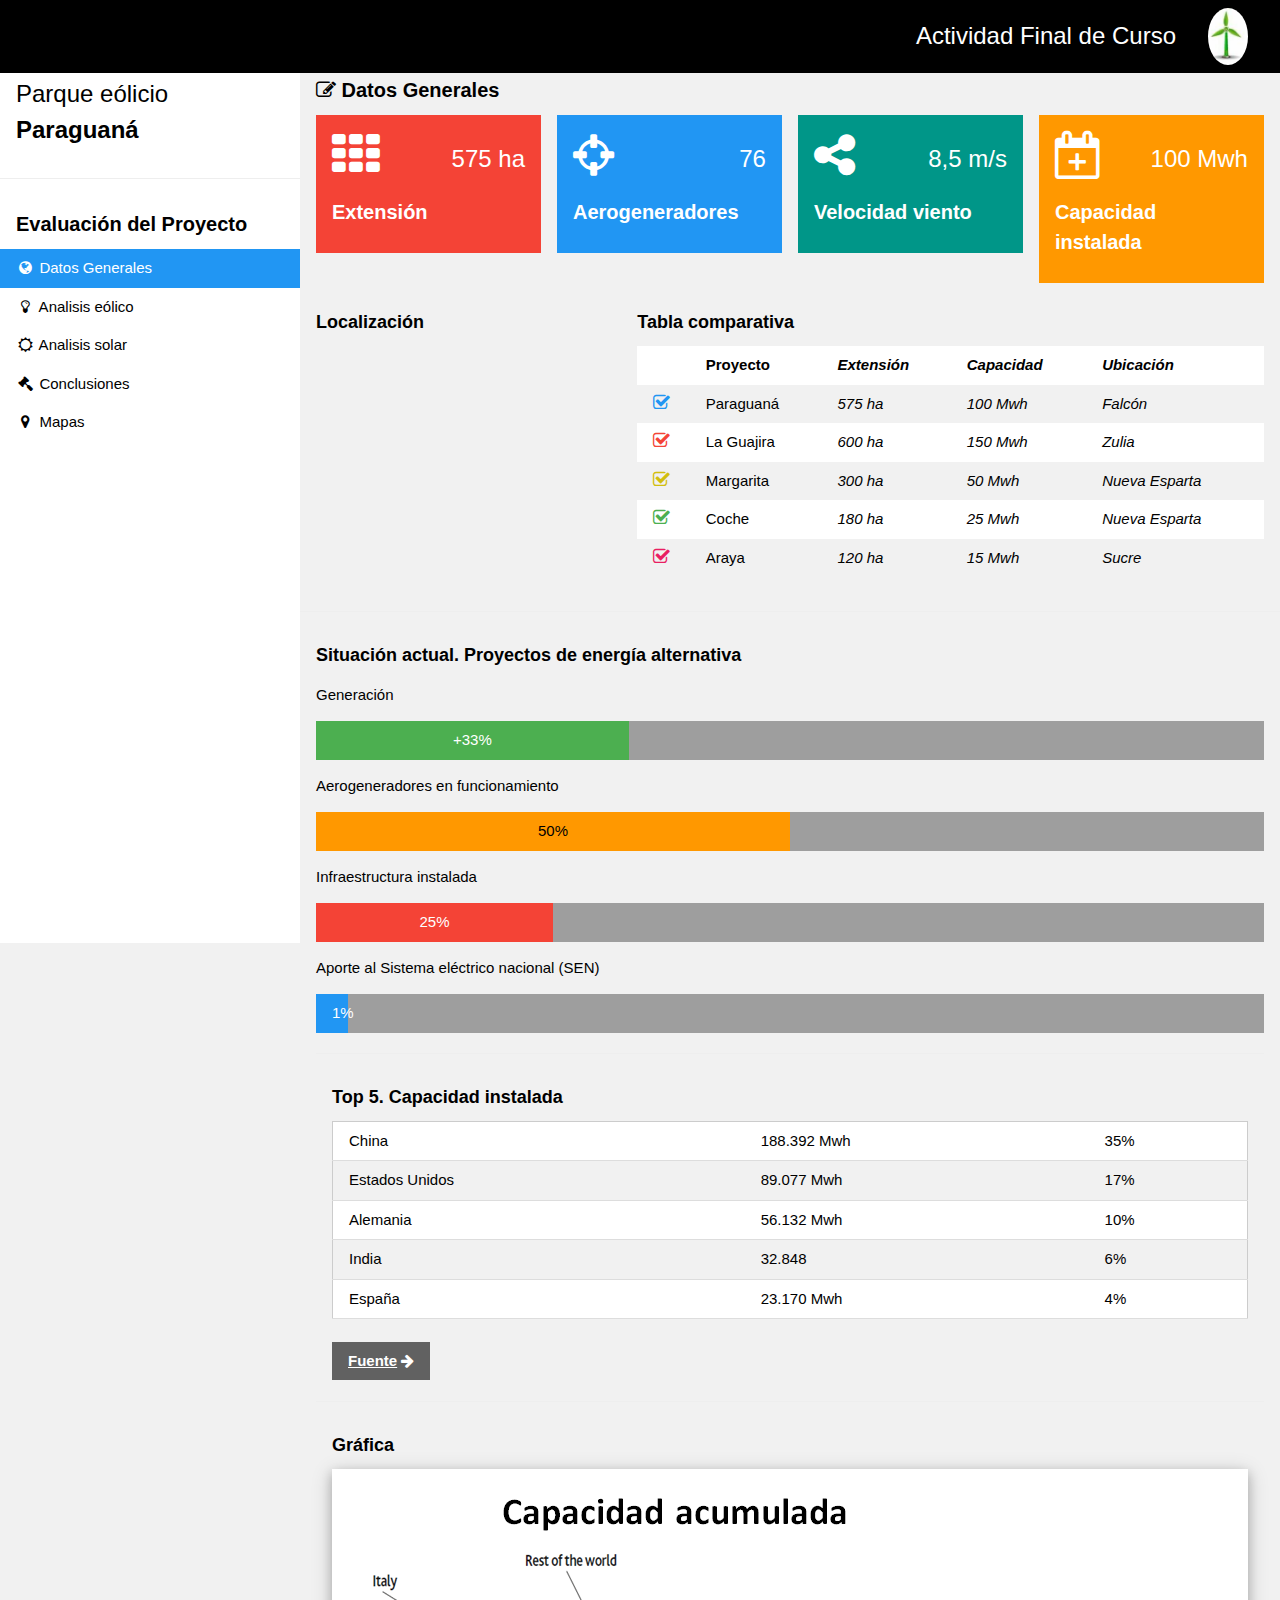
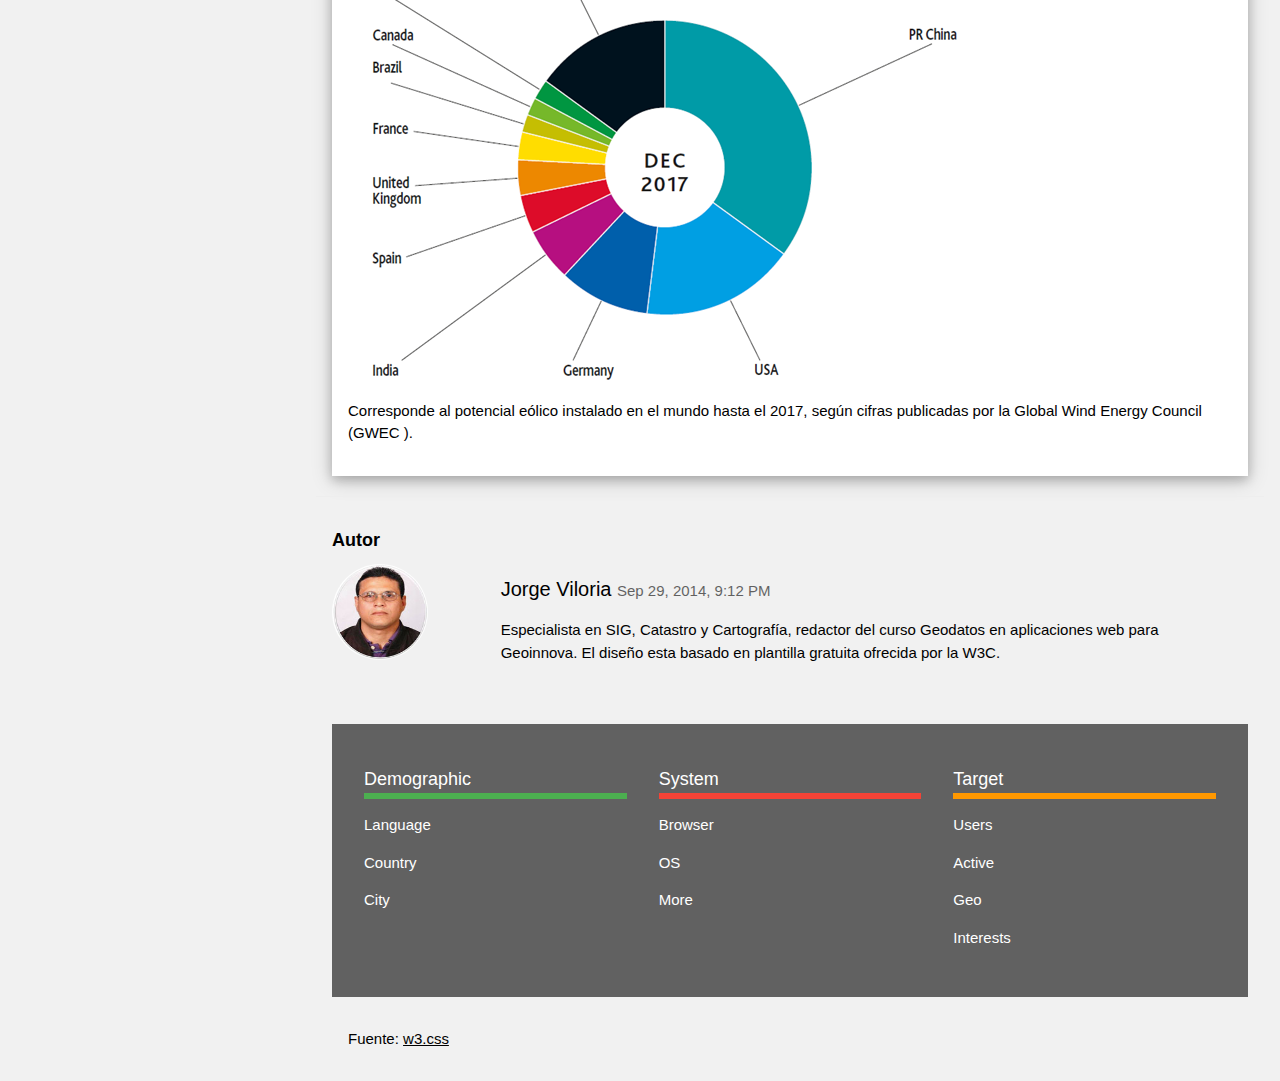
==== index.html @ 2f78093f "Update index.html" ====
﻿<!DOCTYPE html>
<html>
<title>Parque eólico Paraguaná</title>
<meta charset="UTF-8">
<meta name="viewport" content="width=device-width, initial-scale=1">
<link rel="stylesheet" href="css\w3.css">
<link rel="stylesheet" href="css\mapa_esri.css">
<link rel="stylesheet" href="fonts\Raleway\Raleway.css">
<link rel="stylesheet" href="fonts\font-awesome\font-awesome.min.css">
<style>
html,body,h1,h2,h3,h4,h5 {font-family: "Raleway", sans-serif}
</style>
<body class="w3-light-grey">

<!-- Top container -->
<div class="w3-bar w3-top w3-black w3-large" style="z-index:4">
  <span class="w3-bar-item w3-right"><img src="imagenes/aerogenerador.jpg" class="w3-circle w3-margin-right" style="width:40px"></span>
   <span class="w3-bar-item w3-right"><h3>Actividad Final de Curso</h3></span>
</div>
  
<!-- Sidebar/menu -->
<nav class="w3-sidebar w3-collapse w3-white w3-animate-left" style="z-index:3;width:300px;" id="mySidebar"><br>
  <div class="w3-container w3-row">
    <div class="w3-col s8 w3-bar">
      <span><h3>Parque eólicio <strong>Paraguaná</h3></strong></span>
    </div>
  </div>
  <hr>
  <div class="w3-container">
    <h4><strong>Evaluación del Proyecto</strong></h4>
  </div>
  <div class="w3-bar-block">
    <a href="#" class="w3-bar-item w3-button w3-padding-16 w3-hide-large w3-dark-grey w3-hover-black" onclick="w3_close()" title="close menu"><i class="fa fa-remove fa-fw"></i>  Close Menu</a>
    <a href="#" class="w3-bar-item w3-button w3-padding w3-blue"><i class="fa fa-globe fa-fw"></i>  Datos Generales</a>
    <a href="#" class="w3-bar-item w3-button w3-padding"><i class="fa fa-lightbulb-o fa-fw"></i>  Analisis eólico</a>
    <a href="#" class="w3-bar-item w3-button w3-padding"><i class="fa fa-sun-o fa-fw"></i>  Analisis solar</a>
	<a href="#" class="w3-bar-item w3-button w3-padding"><i class="fa fa-legal fa-fw"></i>  Conclusiones</a>
    <a href="#" class="w3-bar-item w3-button w3-padding"><i class="fa fa-map-marker fa-fw"></i>  Mapas</a><br><br>
  </div>
</nav>


<!-- Overlay effect when opening sidebar on small screens -->
<div class="w3-overlay w3-hide-large w3-animate-opacity" onclick="w3_close()" style="cursor:pointer" title="close side menu" id="myOverlay"></div>

<!-- !PAGE CONTENT! -->
<div class="w3-main" style="margin-left:300px;margin-top:43px;">

  <!-- Header -->
  <header class="w3-container" style="padding-top:22px">
    <h4><b><i class="fa fa-pencil-square-o"></i> Datos Generales</b></h4>
  </header>

  <div class="w3-row-padding w3-margin-bottom">
    <div class="w3-quarter">
      <div class="w3-container w3-red w3-padding-16">
        <div class="w3-left"><i class="fa fa-th w3-xxxlarge"></i></div>
        <div class="w3-right">
          <h3>575 ha</h3>
        </div>
        <div class="w3-clear"></div>
        <h4><strong>Extensión</strong></h4>
      </div>
    </div>
    <div class="w3-quarter">
      <div class="w3-container w3-blue w3-padding-16">
        <div class="w3-left"><i class="fa fa-crosshairs w3-xxxlarge"></i></div>
        <div class="w3-right">
          <h3>76</h3>
        </div>
        <div class="w3-clear"></div>
        <h4><strong>Aerogeneradores</strong></h4>
      </div>
    </div>
    <div class="w3-quarter">
      <div class="w3-container w3-teal w3-padding-16">
        <div class="w3-left"><i class="fa fa-share-alt w3-xxxlarge"></i></div>
        <div class="w3-right">
          <h3>8,5 m/s</h3>
        </div>
        <div class="w3-clear"></div>
        <h4><strong>Velocidad viento</strong></h4>
      </div>
    </div>
    <div class="w3-quarter">
      <div class="w3-container w3-orange w3-text-white w3-padding-16">
        <div class="w3-left"><i class="fa fa-calendar-plus-o w3-xxxlarge"></i></div>
        <div class="w3-right">
          <h3>100 Mwh</h3> 
        </div>
        <div class="w3-clear"></div>
        <h4><strong>Capacidad instalada</strong></h4>
      </div>
    </div>
  </div>

  <div class="w3-panel">
    <div class="w3-row-padding" style="margin:0 -16px">
      <div class="w3-third">
        <h5><strong>Localización</strong></h5>
		  <!-- Mapa ArcGis On line incrustado -->
        <div class="embed-container">
          <iframe width="600" height="600" frameborder="0" scrolling="no" marginheight="0" marginwidth="0" title="Parques eolicos en Venezuela" src="//www.arcgis.com/apps/Embed/index.html?webmap=137bbb098de9473c95512a1648f1f72b&extent=-73.4274,6.0269,-59.5956,13.1715&zoom=true&previewImage=false&scale=false&disable_scroll=true&theme=light">
         </iframe>
        </div>
      </div>
      <div class="w3-twothird">
        <h5><strong>Tabla comparativa</strong></h5>
        <table class="w3-table w3-striped w3-white">
          <tr>
		    <td></td>
            <td><strong>Proyecto</strong></td>
            <td><i><strong>Extensión</strong></i></td>
			<td><i><strong>Capacidad</strong></i></td>
			<td><i><strong>Ubicación</strong></i></td>
		  </tr>	
		  <tr>
            <td><i class="fa fa-check-square-o w3-text-blue w3-large"></i></td>
            <td>Paraguaná</td>
            <td><i>575 ha</i></td>
			<td><i>100 Mwh</i></td>
			<td><i>Falcón</i></td>
          </tr>
          <tr>
            <td><i class="fa fa-check-square-o w3-text-red w3-large"></i></td>
            <td>La Guajira</td>
			<td><i>600 ha</i></td>
			<td><i>150 Mwh</i></td>
            <td><i>Zulia</i></td>
          </tr>
          <tr>
            <td><i class="fa fa-check-square-o w3-text-yellow w3-large"></i></td>
            <td>Margarita</td>
            <td><i>300 ha</i></td>
			<td><i>50 Mwh</i></td>
			<td><i>Nueva Esparta</i></td>
          </tr>
          <tr>
            <td><i class="fa fa-check-square-o w3-text-green w3-large"></i></td>
            <td>Coche</td>
            <td><i>180 ha</i></td>
			<td><i>25 Mwh</i></td>
			<td><i>Nueva Esparta</i></td>
          </tr>
          <tr>
            <td><i class="fa fa-check-square-o w3-text-pink w3-large"></i></td>
            <td>Araya</td>
            <td><i>120 ha</i></td>
			<td><i>15 Mwh</i></td>
			<td><i>Sucre</i></td>
          </tr>
         </table>
      </div>
    </div>
  </div>
  <hr>
  <div class="w3-container">
    <h5><strong>Situación actual. Proyectos de energía alternativa</strong></h5>
    <p>Generación</p>
    <div class="w3-grey">
      <div class="w3-container w3-center w3-padding w3-green" style="width:33%">+33%</div>
    </div>

    <p>Aerogeneradores en funcionamiento</p>
    <div class="w3-grey">
      <div class="w3-container w3-center w3-padding w3-orange" style="width:50%">50%</div>
    </div>

    <p>Infraestructura instalada</p>
    <div class="w3-grey">
      <div class="w3-container w3-center w3-padding w3-red" style="width:25%">25%</div>
    </div>

    <p>Aporte al Sistema eléctrico nacional (SEN)</p>
    <div class="w3-grey">
      <div class="w3-container w3-center w3-padding w3-blue" style="width:1%">1%</div>
	</div>
  <hr>

  <div class="w3-container">
    <h5><strong>Top 5. Capacidad instalada</strong></h5>
    <table class="w3-table w3-striped w3-bordered w3-border w3-hoverable w3-white">
      <tr>
        <td>China</td>
		<td>188.392 Mwh</td>
        <td>35%</td>
      </tr>
      <tr>
        <td>Estados Unidos</td>
		<td>89.077 Mwh</td>
        <td>17%</td>
      </tr>
      <tr>
        <td>Alemania</td>
		<td>56.132 Mwh</td>
        <td>10%</td>
      </tr>
      <tr>
        <td>India</td>
        <td>32.848</td>
		<td>6%</td>
      </tr>
      <tr>
        <td>España</td>
        <td>23.170 Mwh</td>
		<td>4%</td>
      </tr>
    </table><br>
    <button class="w3-button w3-dark-grey"><a href="https://gwec.net/" target="_blank"><strong>Fuente</strong></a>  <i class="fa fa-arrow-right"></i></button>
  </div>
  <hr>
  <div class="w3-container">
    <h5><strong>Gráfica</strong></h5>
    <ul class="w3-ul w3-card-4 w3-white">
      <li class="w3-padding-16">
        <img src="imagenes/capacidadmundial.png" class="w3-margin-center" style="width:630px;height:500px">
		<span class="w3-medium"><p>Corresponde al potencial eólico instalado en el mundo hasta el 2017, según cifras publicadas por la Global Wind Energy Council (GWEC ).</p></span>
      </li>
    </ul>
  </div>
  <hr>

  <div class="w3-container">
    <h5><strong>Autor</strong></h5>
    <div class="w3-row">
      <div class="w3-col m2 text-center">
        <img class="w3-circle" src="imagenes/carnet.jpg" style="width:96px;height:96px">
      </div>
      <div class="w3-col m10 w3-container">
        <h4>Jorge Viloria <span class="w3-opacity w3-medium">Sep 29, 2014, 9:12 PM</span></h4>
        <p>Especialista en SIG, Catastro y Cartografía, redactor del curso Geodatos en aplicaciones web para Geoinnova. El diseño esta basado en plantilla gratuita ofrecida por la W3C.</p><br>
      </div>
    </div>
  <br>
  <div class="w3-container w3-dark-grey w3-padding-32">
    <div class="w3-row">
      <div class="w3-container w3-third">
        <h5 class="w3-bottombar w3-border-green">Demographic</h5>
        <p>Language</p>
        <p>Country</p>
        <p>City</p>
      </div>
      <div class="w3-container w3-third">
        <h5 class="w3-bottombar w3-border-red">System</h5>
        <p>Browser</p>
        <p>OS</p>
        <p>More</p>
      </div>
      <div class="w3-container w3-third">
        <h5 class="w3-bottombar w3-border-orange">Target</h5>
        <p>Users</p>
        <p>Active</p>
        <p>Geo</p>
        <p>Interests</p>
      </div>
    </div>
  </div>

  <!-- Footer -->
  <footer class="w3-container w3-padding-16 w3-light-grey">
    <p>Fuente: <a href="https://www.w3schools.com/w3css/default.asp" target="_blank">w3.css</a></p>
  </footer>

  <!-- End page content -->
</div>

<script>
// Get the Sidebar
var mySidebar = document.getElementById("mySidebar");

// Get the DIV with overlay effect
var overlayBg = document.getElementById("myOverlay");

// Toggle between showing and hiding the sidebar, and add overlay effect
function w3_open() {
  if (mySidebar.style.display === 'block') {
    mySidebar.style.display = 'none';
    overlayBg.style.display = "none";
  } else {
    mySidebar.style.display = 'block';
    overlayBg.style.display = "block";
  }
}

// Close the sidebar with the close button
function w3_close() {
  mySidebar.style.display = "none";
  overlayBg.style.display = "none";
}
</script>

</body>
</html>
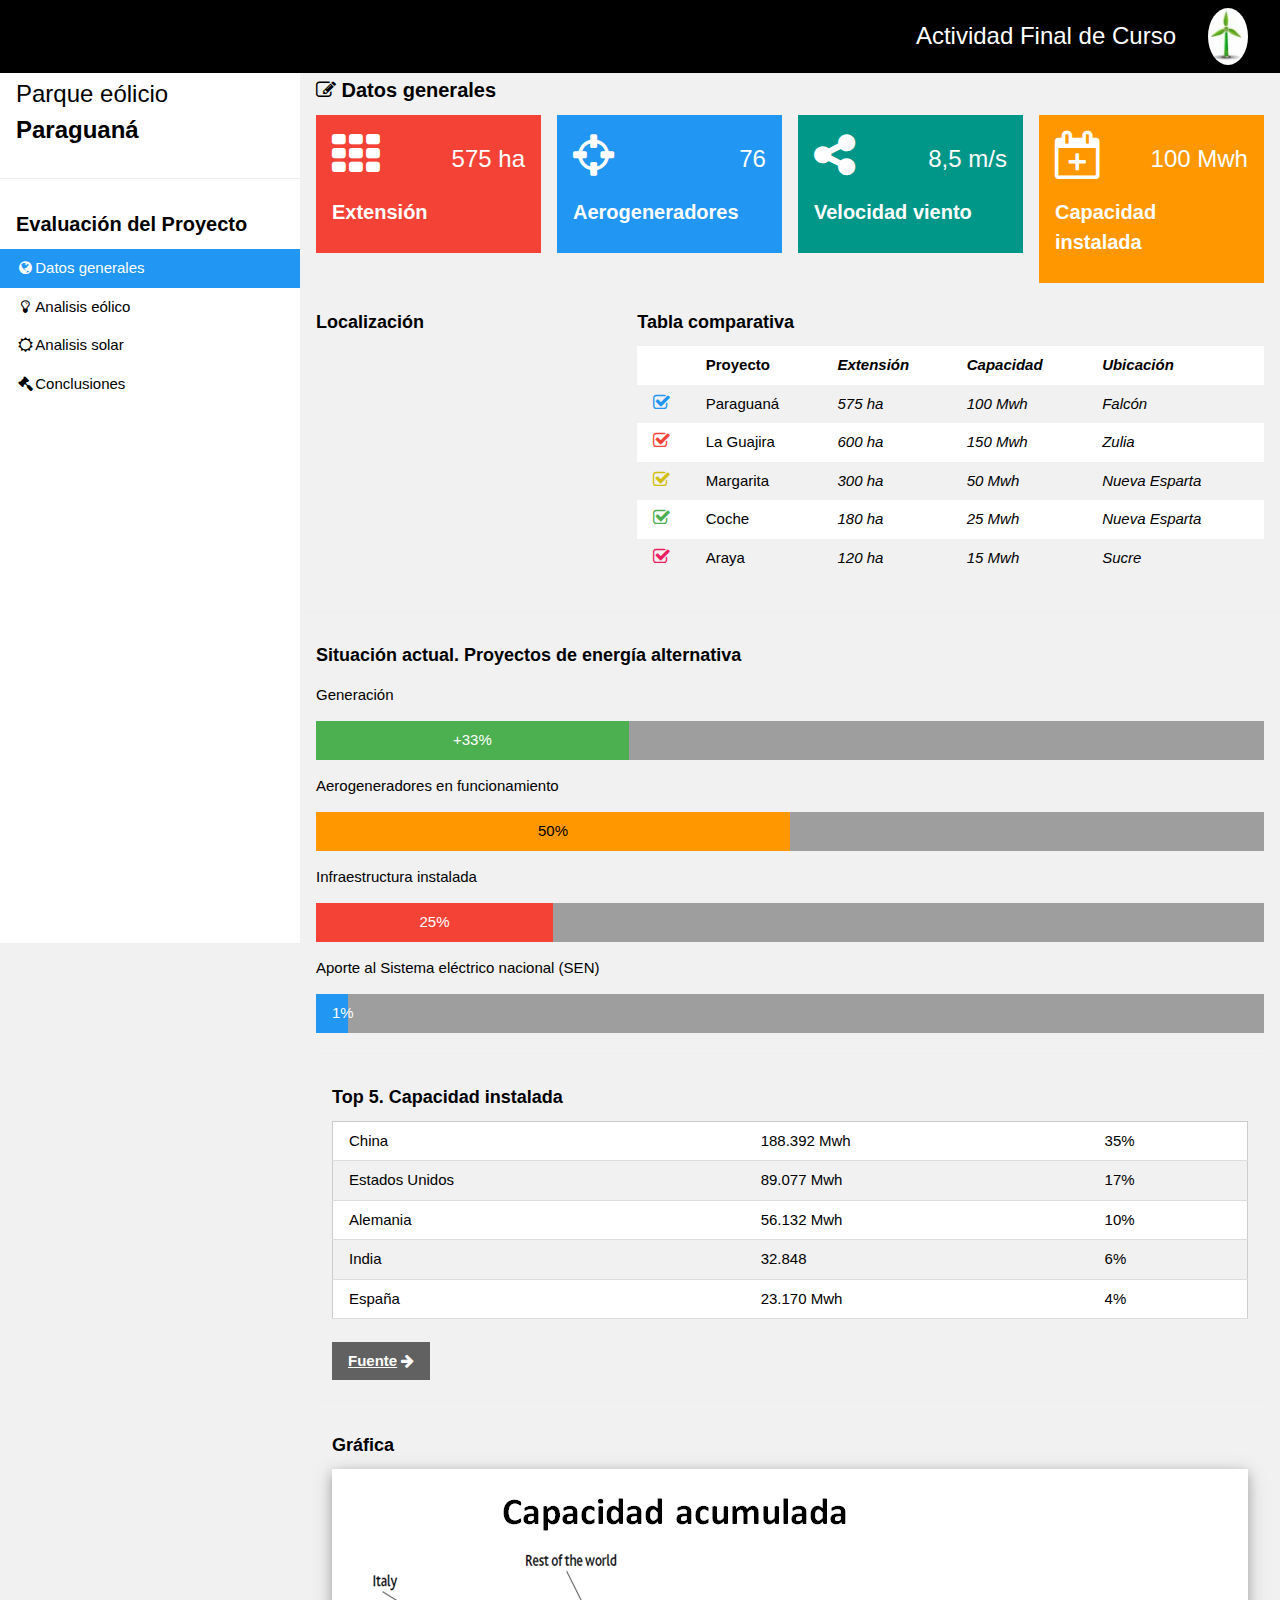
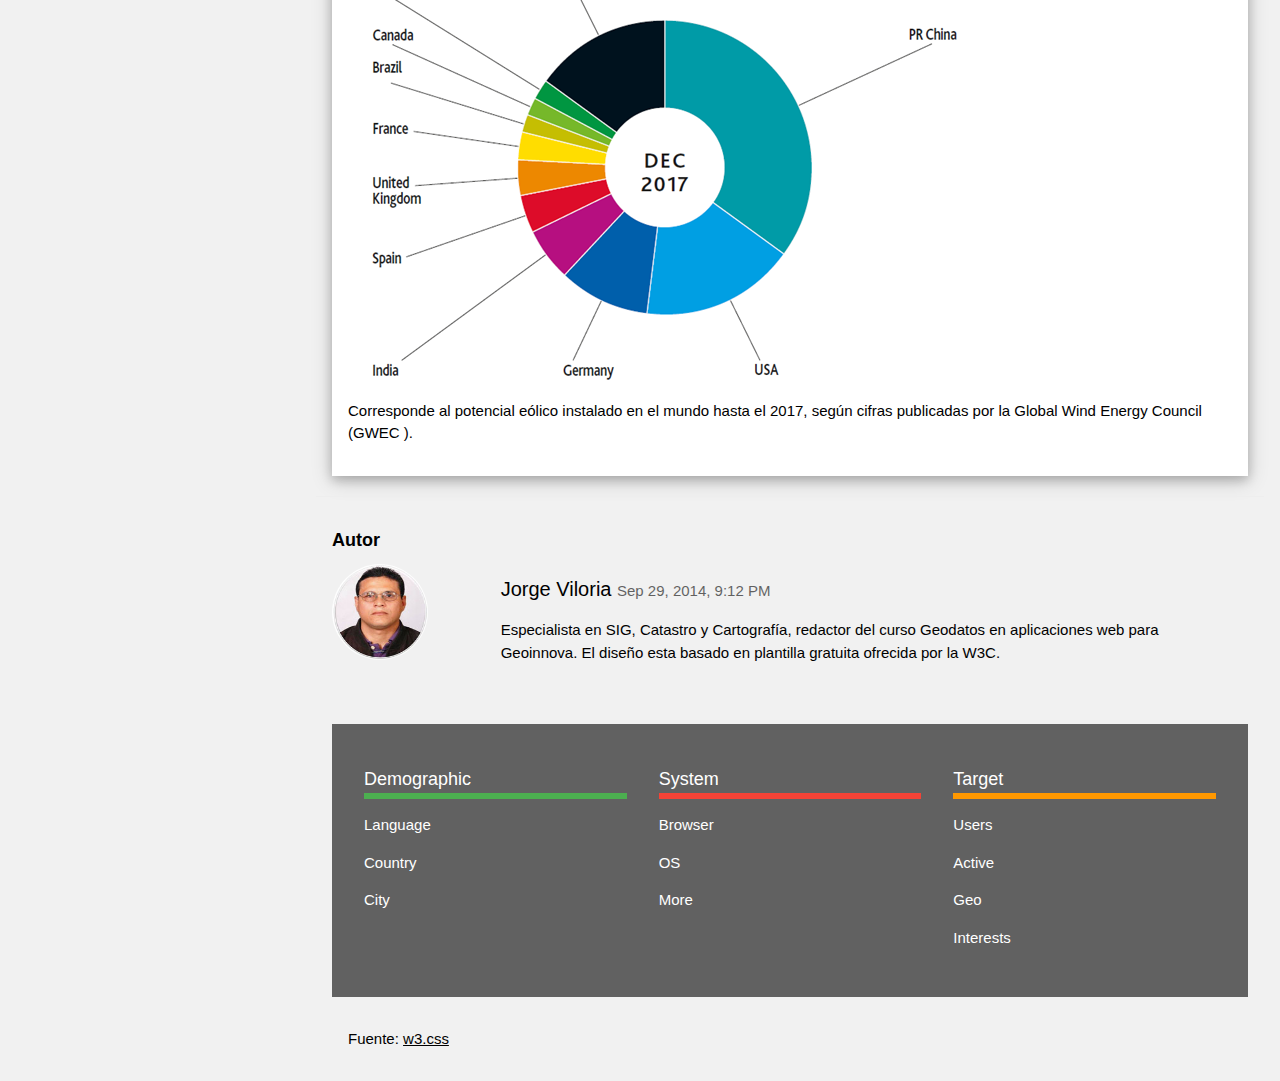
==== commit 08f40336: "Update index.html" ====
--- a/index.html
+++ b/index.html
@@ -30,15 +30,12 @@
     <h4><strong>Evaluación del Proyecto</strong></h4>
   </div>
   <div class="w3-bar-block">
-    <a href="#" class="w3-bar-item w3-button w3-padding-16 w3-hide-large w3-dark-grey w3-hover-black" onclick="w3_close()" title="close menu"><i class="fa fa-remove fa-fw"></i>  Close Menu</a>
-    <a href="#" class="w3-bar-item w3-button w3-padding w3-blue"><i class="fa fa-globe fa-fw"></i>  Datos Generales</a>
-    <a href="#" class="w3-bar-item w3-button w3-padding"><i class="fa fa-lightbulb-o fa-fw"></i>  Analisis eólico</a>
-    <a href="#" class="w3-bar-item w3-button w3-padding"><i class="fa fa-sun-o fa-fw"></i>  Analisis solar</a>
-	<a href="#" class="w3-bar-item w3-button w3-padding"><i class="fa fa-legal fa-fw"></i>  Conclusiones</a>
-    <a href="#" class="w3-bar-item w3-button w3-padding"><i class="fa fa-map-marker fa-fw"></i>  Mapas</a><br><br>
+    <a href="#" class="w3-bar-item w3-button w3-padding w3-blue"><i class="fa fa-globe fa-fw"></i>Datos generales</a>
+    <a href="html/eolico.html" class="w3-bar-item w3-button w3-padding"><i class="fa fa-lightbulb-o fa-fw"></i>Analisis eólico</a>
+    <a href="html/solar.html" class="w3-bar-item w3-button w3-padding"><i class="fa fa-sun-o fa-fw"></i>Analisis solar</a>
+	<a href="html/conclusion.html" class="w3-bar-item w3-button w3-padding"><i class="fa fa-legal fa-fw"></i>Conclusiones</a>
   </div>
 </nav>
-
 
 <!-- Overlay effect when opening sidebar on small screens -->
 <div class="w3-overlay w3-hide-large w3-animate-opacity" onclick="w3_close()" style="cursor:pointer" title="close side menu" id="myOverlay"></div>
@@ -48,7 +45,7 @@
 
   <!-- Header -->
   <header class="w3-container" style="padding-top:22px">
-    <h4><b><i class="fa fa-pencil-square-o"></i> Datos Generales</b></h4>
+    <h4><b><i class="fa fa-pencil-square-o"></i> Datos generales</b></h4>
   </header>
 
   <div class="w3-row-padding w3-margin-bottom">
@@ -100,7 +97,8 @@
         <h5><strong>Localización</strong></h5>
 		  <!-- Mapa ArcGis On line incrustado -->
         <div class="embed-container">
-          <iframe width="600" height="600" frameborder="0" scrolling="no" marginheight="0" marginwidth="0" title="Parques eolicos en Venezuela" src="//www.arcgis.com/apps/Embed/index.html?webmap=137bbb098de9473c95512a1648f1f72b&extent=-73.4274,6.0269,-59.5956,13.1715&zoom=true&previewImage=false&scale=false&disable_scroll=true&theme=light">
+          <iframe width="600" height="600" frameborder="0" scrolling="no" marginheight="0" marginwidth="0" 
+		  title="Parques eolicos en Venezuela" src="//www.arcgis.com/apps/Embed/index.html?webmap=137bbb098de9473c95512a1648f1f72b&extent=-73.4274,6.0269,-59.5956,13.1715&zoom=true&previewImage=false&scale=false&disable_scroll=true&theme=light">
          </iframe>
         </div>
       </div>
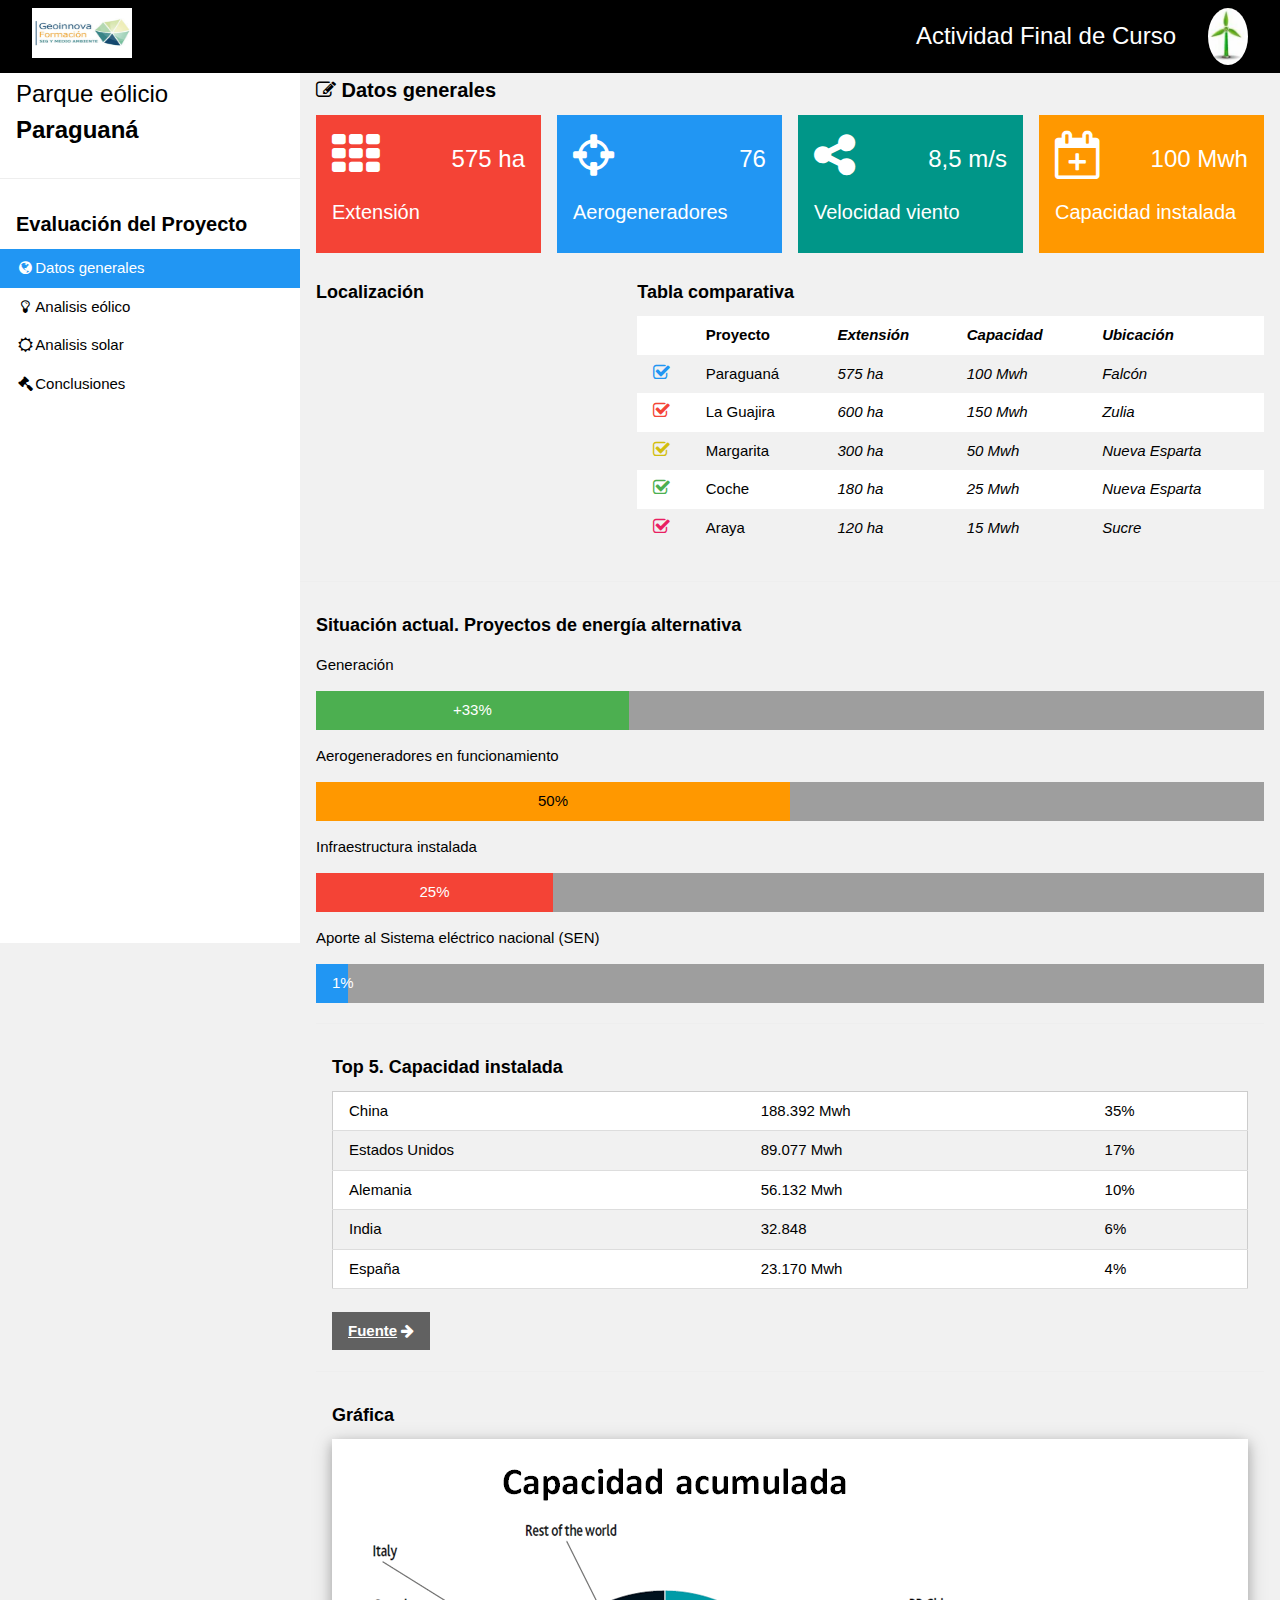
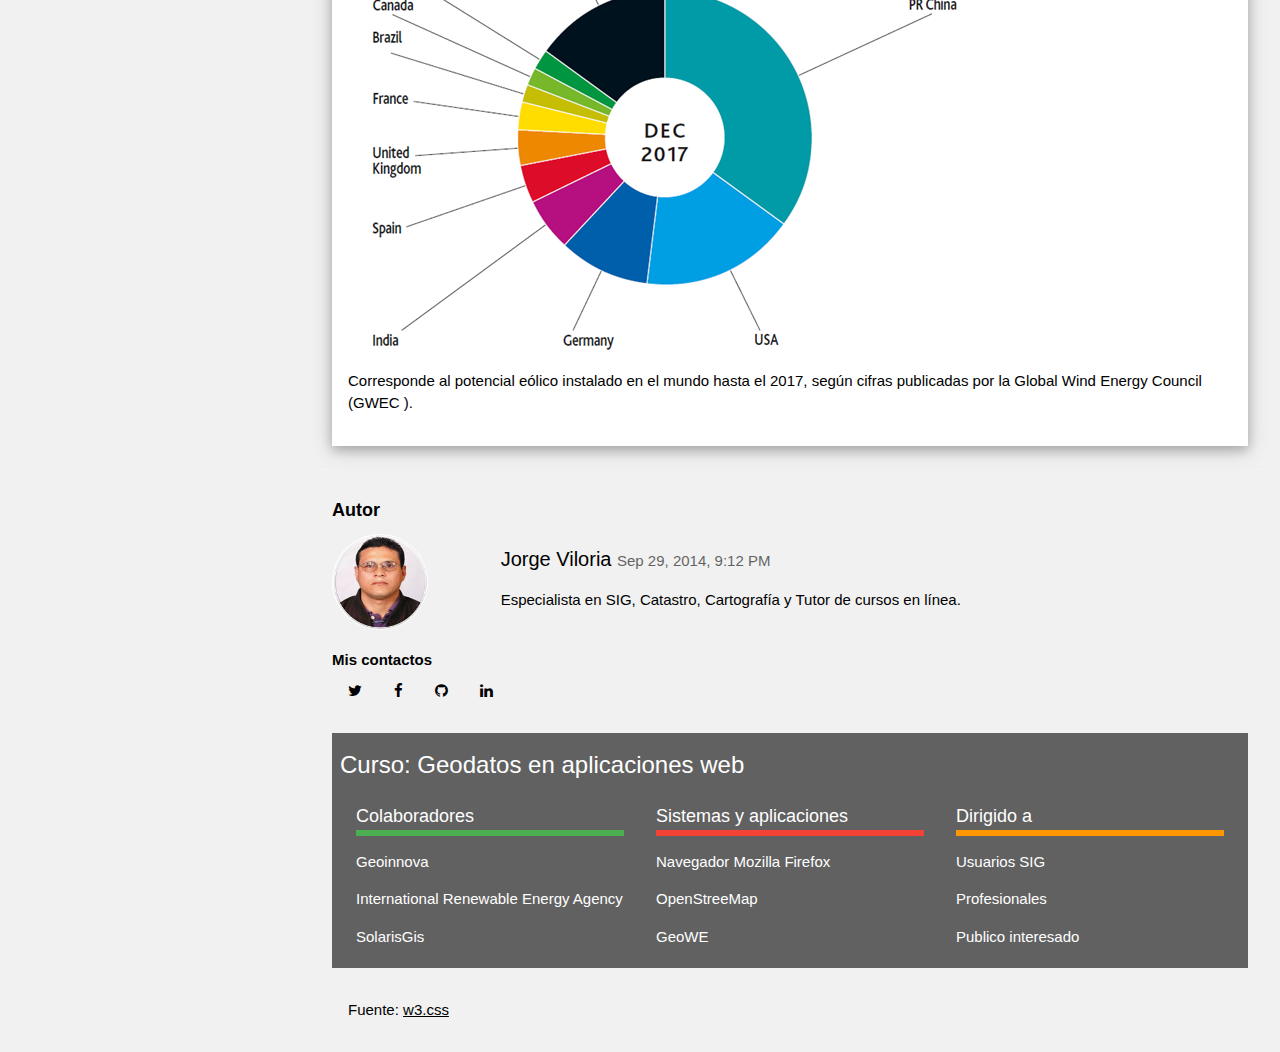
==== commit c6aebcf5: "Add files via upload" ====
--- a/index.html
+++ b/index.html
@@ -14,6 +14,7 @@
 
 <!-- Top container -->
 <div class="w3-bar w3-top w3-black w3-large" style="z-index:4">
+   <span class="w3-bar-item w3-left"><img src="imagenes/geoinnova.jpg" class="w3-margin-left" style="width:100px;height:50px"></span>
   <span class="w3-bar-item w3-right"><img src="imagenes/aerogenerador.jpg" class="w3-circle w3-margin-right" style="width:40px"></span>
    <span class="w3-bar-item w3-right"><h3>Actividad Final de Curso</h3></span>
 </div>
@@ -56,7 +57,7 @@
           <h3>575 ha</h3>
         </div>
         <div class="w3-clear"></div>
-        <h4><strong>Extensión</strong></h4>
+        <h4>Extensión</h4>
       </div>
     </div>
     <div class="w3-quarter">
@@ -66,7 +67,7 @@
           <h3>76</h3>
         </div>
         <div class="w3-clear"></div>
-        <h4><strong>Aerogeneradores</strong></h4>
+        <h4>Aerogeneradores</h4>
       </div>
     </div>
     <div class="w3-quarter">
@@ -76,7 +77,7 @@
           <h3>8,5 m/s</h3>
         </div>
         <div class="w3-clear"></div>
-        <h4><strong>Velocidad viento</strong></h4>
+        <h4>Velocidad viento</h4>
       </div>
     </div>
     <div class="w3-quarter">
@@ -86,7 +87,7 @@
           <h3>100 Mwh</h3> 
         </div>
         <div class="w3-clear"></div>
-        <h4><strong>Capacidad instalada</strong></h4>
+        <h4>Capacidad instalada</h4>
       </div>
     </div>
   </div>
@@ -97,8 +98,7 @@
         <h5><strong>Localización</strong></h5>
 		  <!-- Mapa ArcGis On line incrustado -->
         <div class="embed-container">
-          <iframe width="600" height="600" frameborder="0" scrolling="no" marginheight="0" marginwidth="0" 
-		  title="Parques eolicos en Venezuela" src="//www.arcgis.com/apps/Embed/index.html?webmap=137bbb098de9473c95512a1648f1f72b&extent=-73.4274,6.0269,-59.5956,13.1715&zoom=true&previewImage=false&scale=false&disable_scroll=true&theme=light">
+          <iframe width="600" height="600" frameborder="0" scrolling="no" marginheight="0" marginwidth="0" title="Parques eolicos en Venezuela" src="//www.arcgis.com/apps/Embed/index.html?webmap=137bbb098de9473c95512a1648f1f72b&extent=-73.4274,6.0269,-59.5956,13.1715&zoom=true&previewImage=false&scale=false&disable_scroll=true&theme=light">
          </iframe>
         </div>
       </div>
@@ -226,30 +226,37 @@
       </div>
       <div class="w3-col m10 w3-container">
         <h4>Jorge Viloria <span class="w3-opacity w3-medium">Sep 29, 2014, 9:12 PM</span></h4>
-        <p>Especialista en SIG, Catastro y Cartografía, redactor del curso Geodatos en aplicaciones web para Geoinnova. El diseño esta basado en plantilla gratuita ofrecida por la W3C.</p><br>
-      </div>
+        <p>Especialista en SIG, Catastro, Cartografía y Tutor de cursos en línea.</p><br>
+      </div>
+	  <div class="w3-col s8 w3-bar">
+      <span><strong>Mis contactos</strong></span><br>
+      <a href="#" class="w3-bar-item w3-button"><i class="fa fa-twitter"></i></a>
+      <a href="#" class="w3-bar-item w3-button"><i class="fa fa-facebook"></i></a>
+      <a href="#" class="w3-bar-item w3-button"><i class="fa fa-github"></i></a>
+	  <a href="#" class="w3-bar-item w3-button"><i class="fa fa-linkedin"></i></a>
+    </div>
     </div>
   <br>
-  <div class="w3-container w3-dark-grey w3-padding-32">
+  <div class="w3-container w3-dark-grey w3-padding-small">
     <div class="w3-row">
+	<h3>Curso: Geodatos en aplicaciones web</h3>
       <div class="w3-container w3-third">
-        <h5 class="w3-bottombar w3-border-green">Demographic</h5>
-        <p>Language</p>
-        <p>Country</p>
-        <p>City</p>
+        <h5 class="w3-bottombar w3-border-green">Colaboradores</h5>
+        <p>Geoinnova</p>
+        <p>International Renewable Energy Agency </p>
+		<p>SolarisGis</p>
       </div>
       <div class="w3-container w3-third">
-        <h5 class="w3-bottombar w3-border-red">System</h5>
-        <p>Browser</p>
-        <p>OS</p>
-        <p>More</p>
+        <h5 class="w3-bottombar w3-border-red">Sistemas y aplicaciones</h5>
+        <p>Navegador Mozilla Firefox</p>
+        <p>OpenStreeMap</p>
+        <p>GeoWE</p>
       </div>
       <div class="w3-container w3-third">
-        <h5 class="w3-bottombar w3-border-orange">Target</h5>
-        <p>Users</p>
-        <p>Active</p>
-        <p>Geo</p>
-        <p>Interests</p>
+        <h5 class="w3-bottombar w3-border-orange">Dirigido a</h5>
+        <p>Usuarios SIG</p>
+        <p>Profesionales</p>
+        <p>Publico interesado</p>
       </div>
     </div>
   </div>
@@ -288,4 +295,4 @@
 </script>
 
 </body>
-</html>
+</html>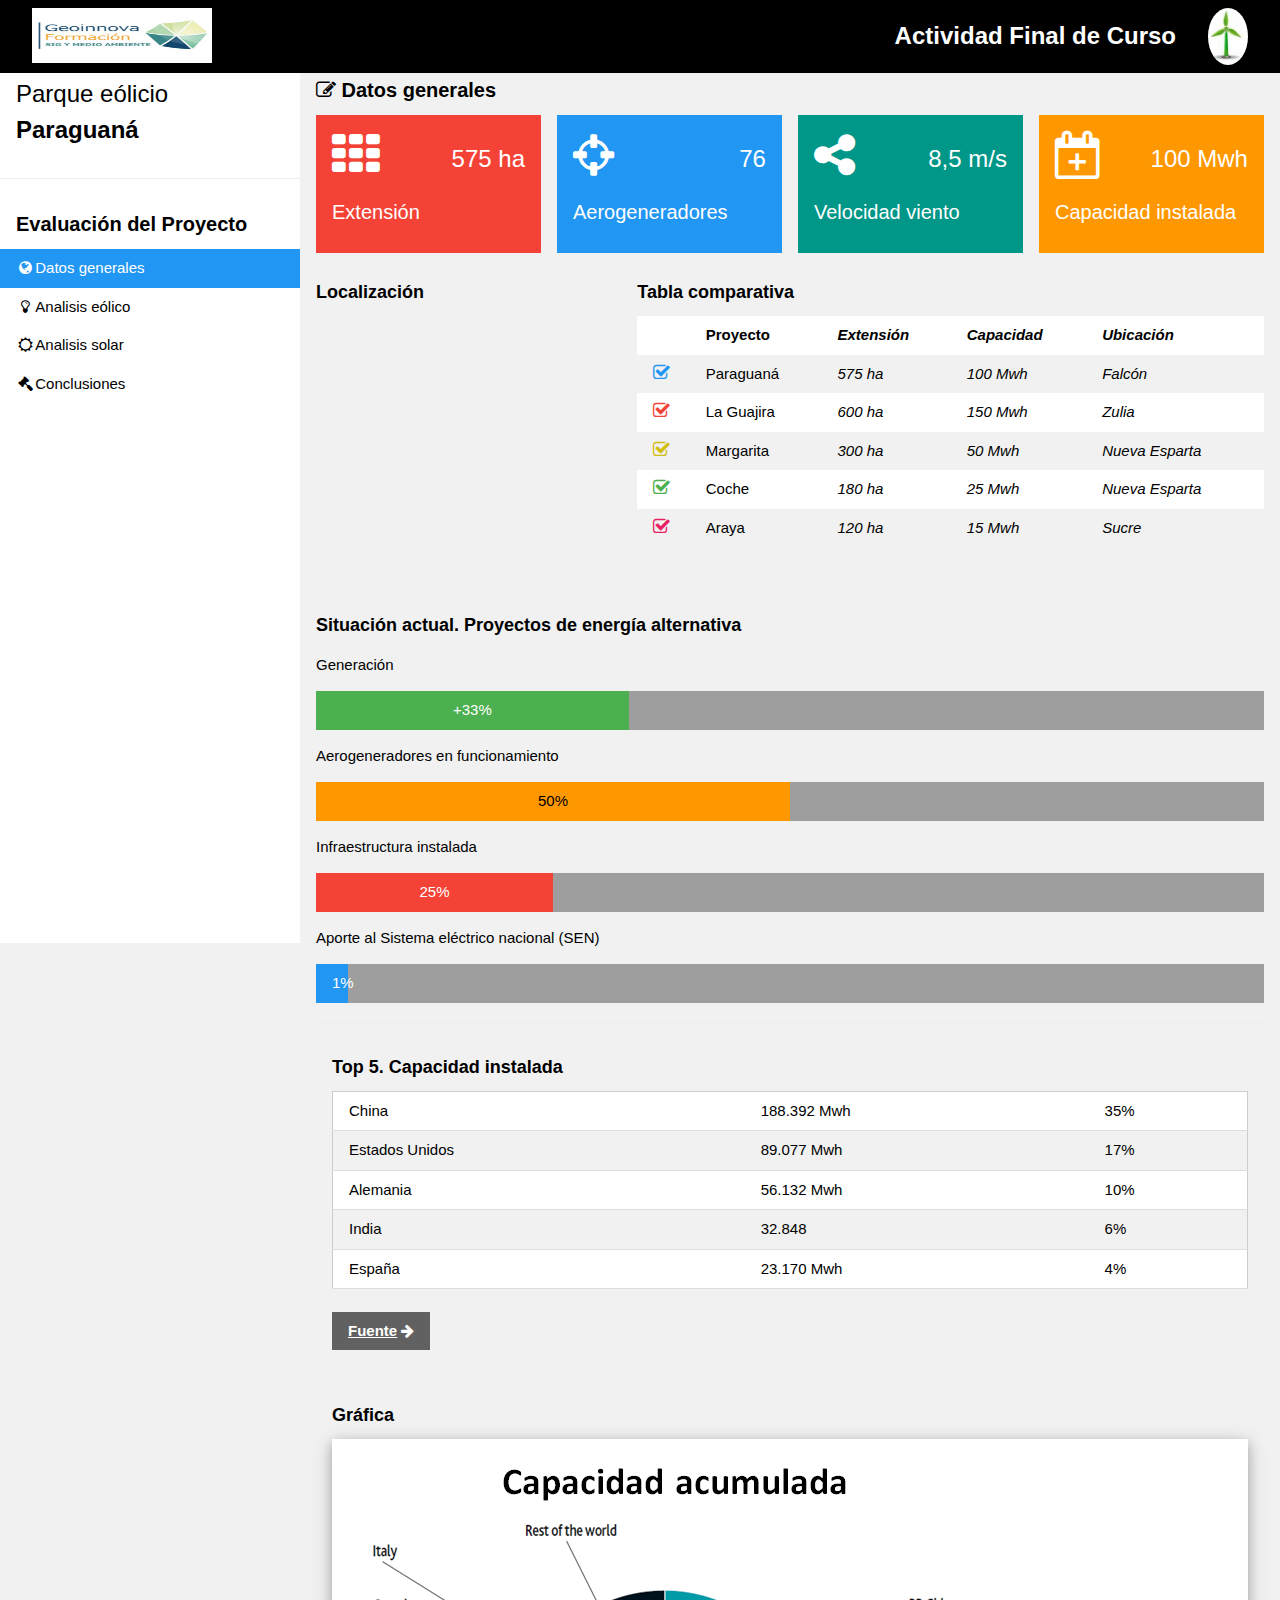
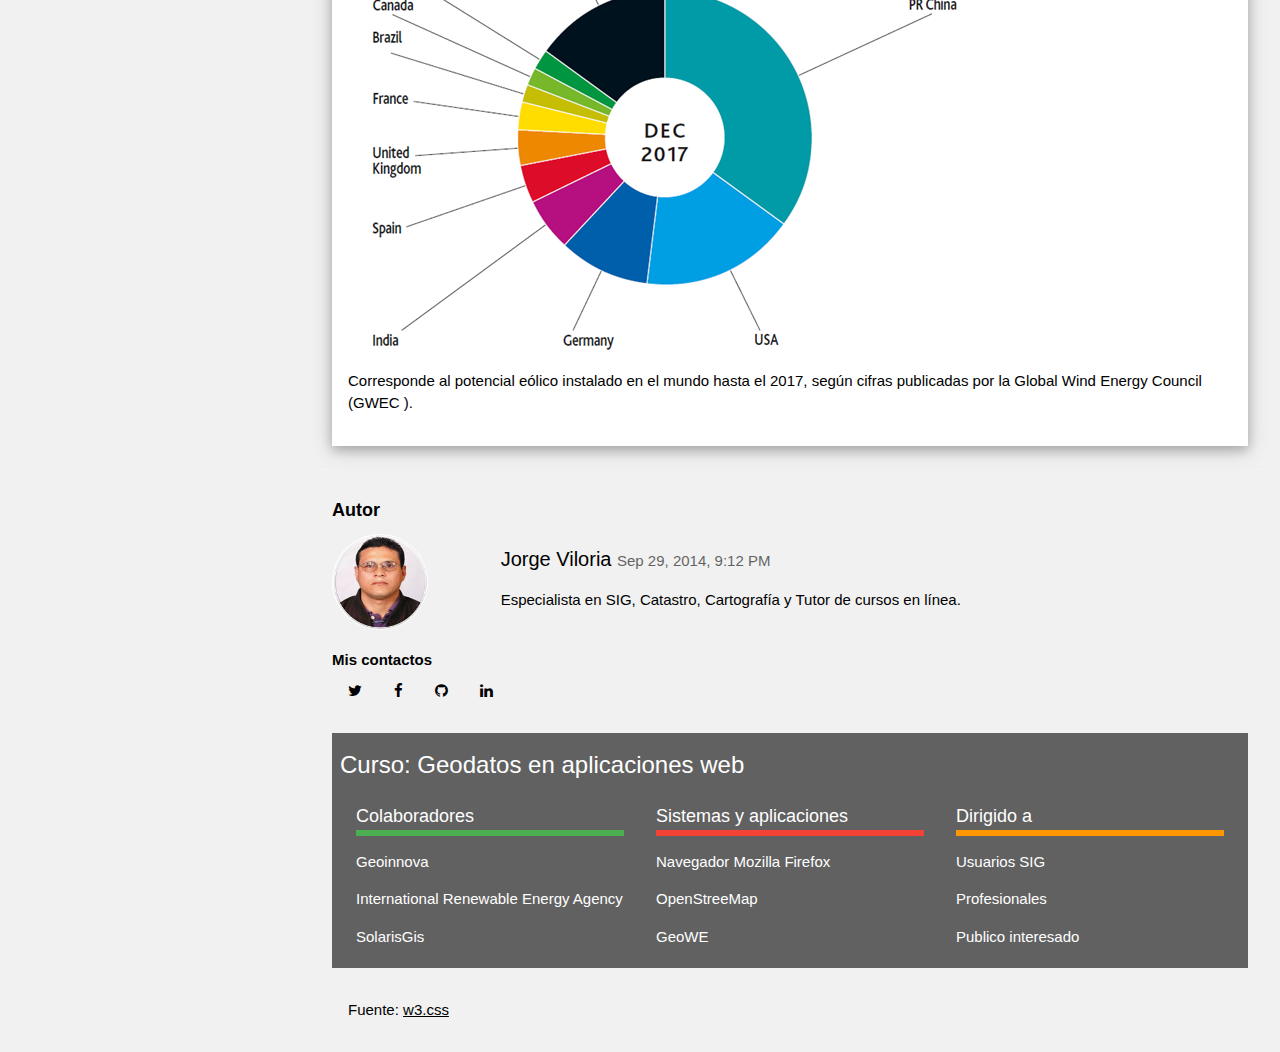
==== commit 96a38783: "Add files via upload" ====
--- a/index.html
+++ b/index.html
@@ -3,6 +3,7 @@
 <title>Parque eólico Paraguaná</title>
 <meta charset="UTF-8">
 <meta name="viewport" content="width=device-width, initial-scale=1">
+<link rel="icon" href="favicon.ico" type="image/x-icon">
 <link rel="stylesheet" href="css\w3.css">
 <link rel="stylesheet" href="css\mapa_esri.css">
 <link rel="stylesheet" href="fonts\Raleway\Raleway.css">
@@ -14,9 +15,9 @@
 
 <!-- Top container -->
 <div class="w3-bar w3-top w3-black w3-large" style="z-index:4">
-   <span class="w3-bar-item w3-left"><img src="imagenes/geoinnova.jpg" class="w3-margin-left" style="width:100px;height:50px"></span>
+   <span class="w3-bar-item w3-left"><img src="imagenes/geoinnova.jpg" class="w3-margin-left" style="width:180px;height:55px"></span>
   <span class="w3-bar-item w3-right"><img src="imagenes/aerogenerador.jpg" class="w3-circle w3-margin-right" style="width:40px"></span>
-   <span class="w3-bar-item w3-right"><h3>Actividad Final de Curso</h3></span>
+   <span class="w3-bar-item w3-right"><h3><strong>Actividad Final de Curso</strong></h3></span>
 </div>
   
 <!-- Sidebar/menu -->
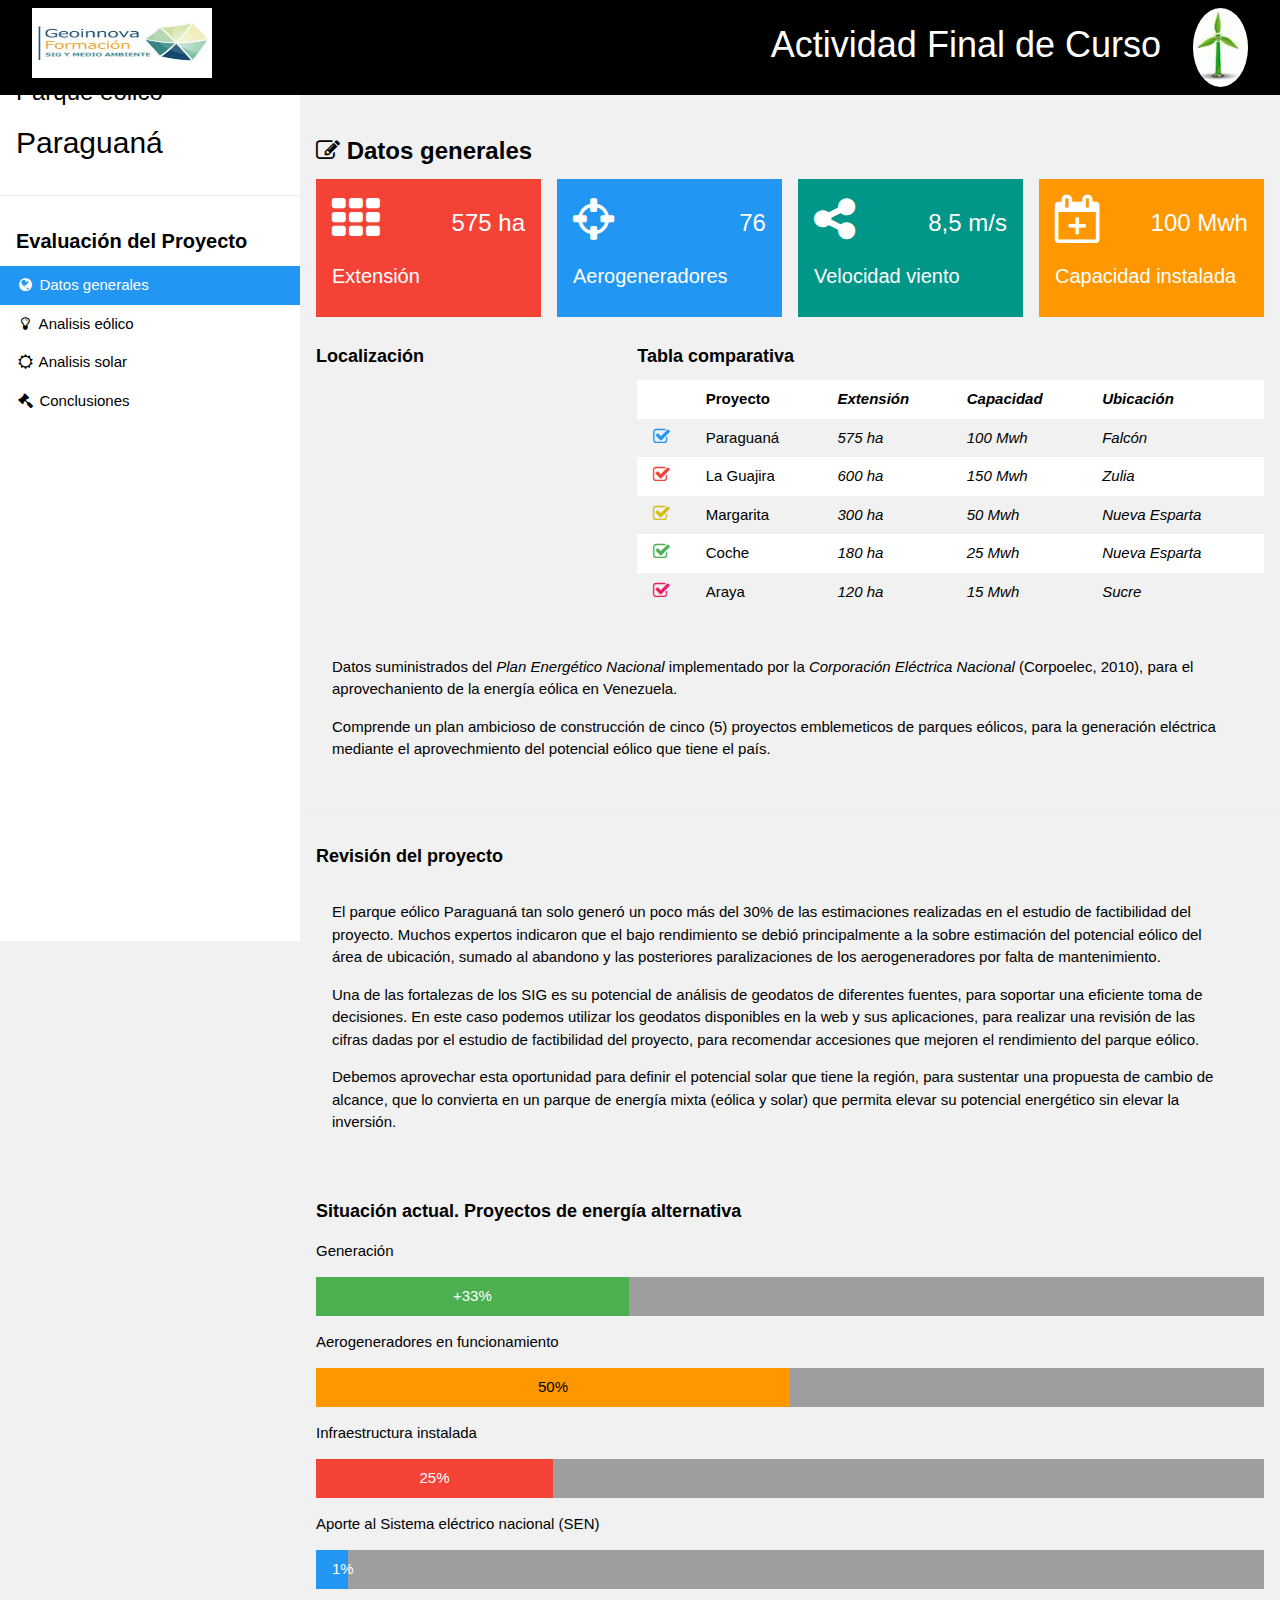
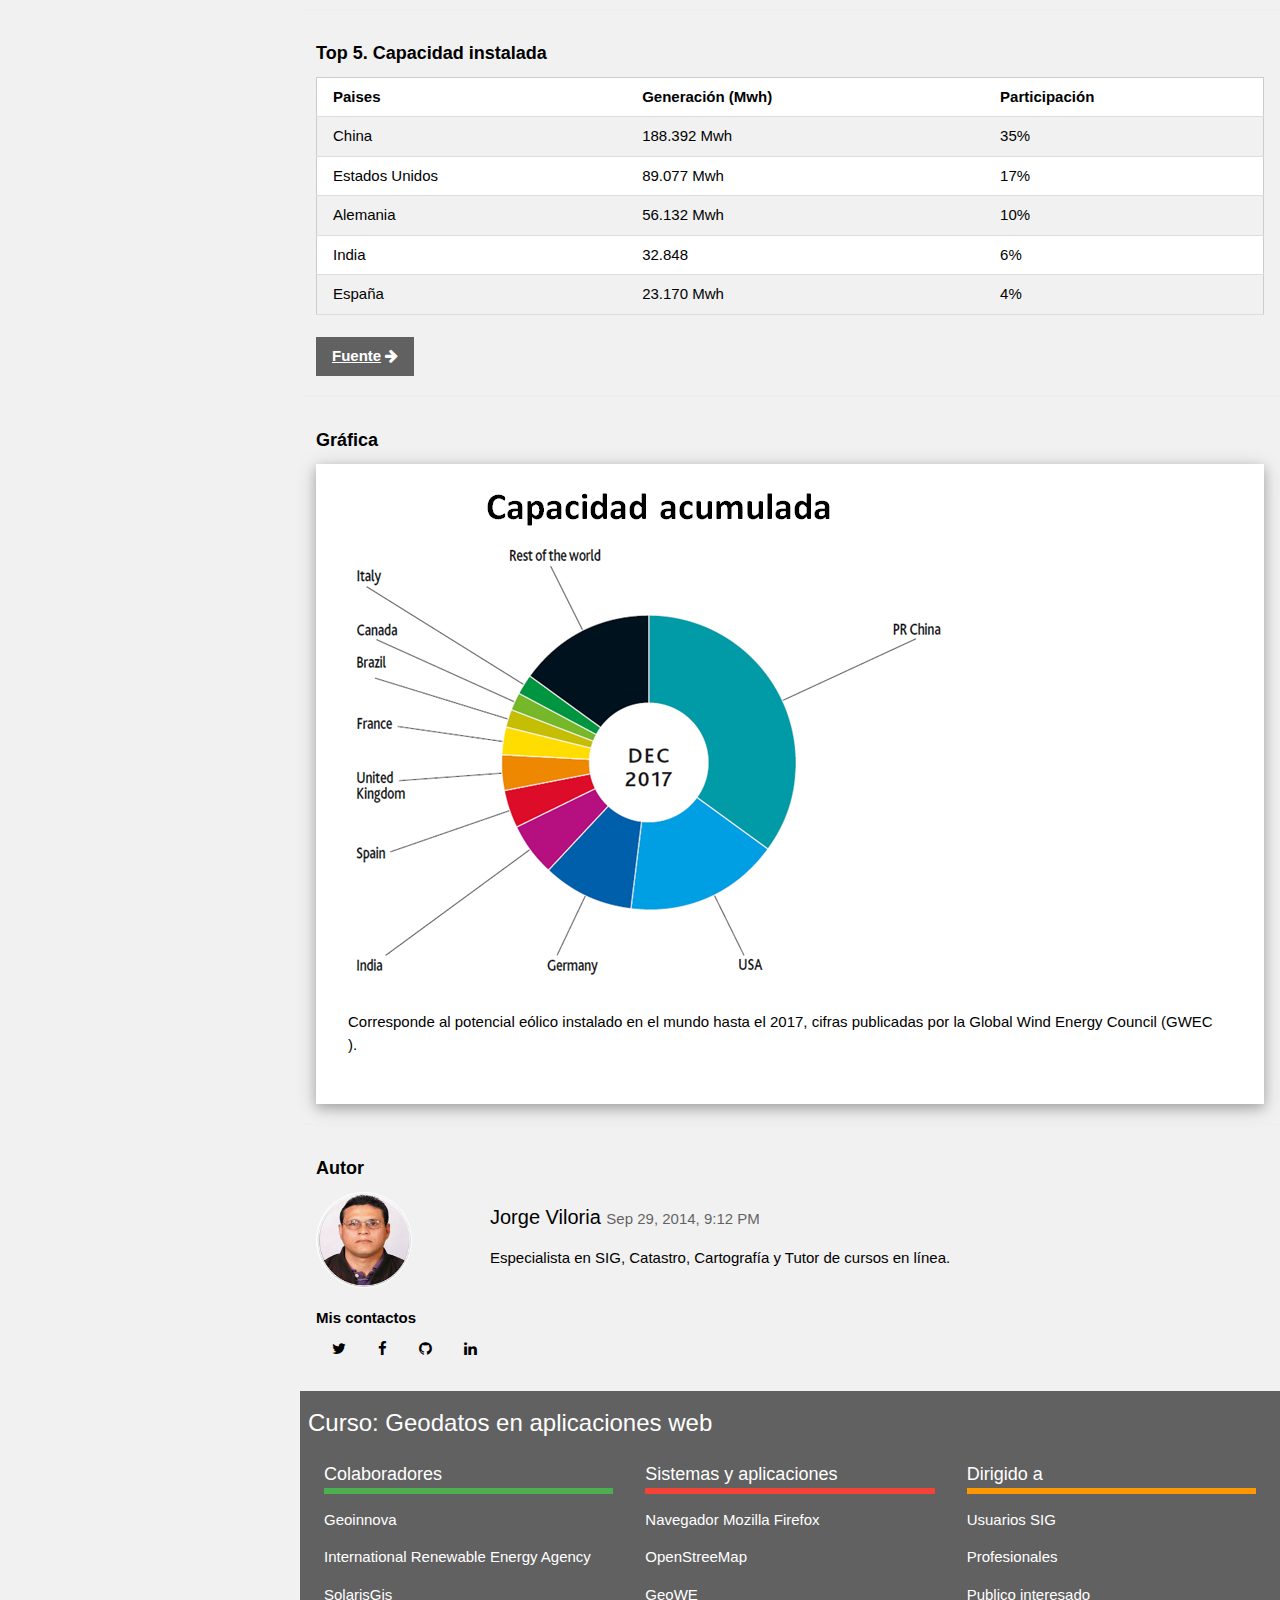
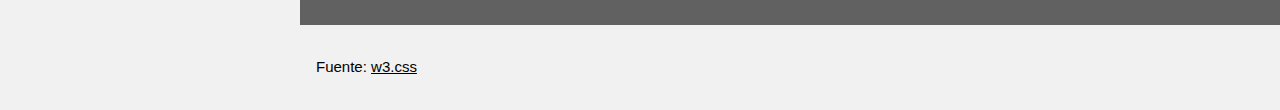
==== commit 19956e6b: "Add files via upload" ====
--- a/index.html
+++ b/index.html
@@ -1,6 +1,6 @@
 ﻿<!DOCTYPE html>
 <html>
-<title>Parque eólico Paraguaná</title>
+<title>Parque Paraguaná</title>
 <meta charset="UTF-8">
 <meta name="viewport" content="width=device-width, initial-scale=1">
 <link rel="icon" href="favicon.ico" type="image/x-icon">
@@ -15,27 +15,29 @@
 
 <!-- Top container -->
 <div class="w3-bar w3-top w3-black w3-large" style="z-index:4">
-   <span class="w3-bar-item w3-left"><img src="imagenes/geoinnova.jpg" class="w3-margin-left" style="width:180px;height:55px"></span>
-  <span class="w3-bar-item w3-right"><img src="imagenes/aerogenerador.jpg" class="w3-circle w3-margin-right" style="width:40px"></span>
-   <span class="w3-bar-item w3-right"><h3><strong>Actividad Final de Curso</strong></h3></span>
+   <span class="w3-bar-item w3-left"><img src="imagenes/geoinnova.jpg" class="w3-margin-left" style="width:180px;height:70px"></span>
+  <span class="w3-bar-item w3-right"><img src="imagenes/aerogenerador.jpg" class="w3-circle w3-margin-right" style="width:55px"></span>
+   <span class="w3-bar-item w3-right"><h1>Actividad Final de Curso</h1></span>
 </div>
-  
+<hr>
+ 
 <!-- Sidebar/menu -->
 <nav class="w3-sidebar w3-collapse w3-white w3-animate-left" style="z-index:3;width:300px;" id="mySidebar"><br>
   <div class="w3-container w3-row">
     <div class="w3-col s8 w3-bar">
-      <span><h3>Parque eólicio <strong>Paraguaná</h3></strong></span>
-    </div>
-  </div>
-  <hr>
+      <span><h3>Parque eólico</h3<strong><h2>Paraguaná</h2></strong></span>
+    </div>
+  </div>
+  <hr>
+  
   <div class="w3-container">
     <h4><strong>Evaluación del Proyecto</strong></h4>
   </div>
-  <div class="w3-bar-block">
-    <a href="#" class="w3-bar-item w3-button w3-padding w3-blue"><i class="fa fa-globe fa-fw"></i>Datos generales</a>
-    <a href="html/eolico.html" class="w3-bar-item w3-button w3-padding"><i class="fa fa-lightbulb-o fa-fw"></i>Analisis eólico</a>
-    <a href="html/solar.html" class="w3-bar-item w3-button w3-padding"><i class="fa fa-sun-o fa-fw"></i>Analisis solar</a>
-	<a href="html/conclusion.html" class="w3-bar-item w3-button w3-padding"><i class="fa fa-legal fa-fw"></i>Conclusiones</a>
+  <div class="w3-bar-block w3-medium">
+    <a href="#" class="w3-bar-item w3-button w3-padding w3-blue"><i class="fa fa-globe fa-fw"></i> Datos generales</a>
+    <a href="html/eolico.html" class="w3-bar-item w3-button w3-padding"><i class="fa fa-lightbulb-o fa-fw"></i> Analisis eólico</a>
+    <a href="html/solar.html" class="w3-bar-item w3-button w3-padding"><i class="fa fa-sun-o fa-fw"></i> Analisis solar</a>
+	<a href="html/conclusion.html" class="w3-bar-item w3-button w3-padding"><i class="fa fa-legal fa-fw"></i> Conclusiones</a>
   </div>
 </nav>
 
@@ -43,11 +45,11 @@
 <div class="w3-overlay w3-hide-large w3-animate-opacity" onclick="w3_close()" style="cursor:pointer" title="close side menu" id="myOverlay"></div>
 
 <!-- !PAGE CONTENT! -->
-<div class="w3-main" style="margin-left:300px;margin-top:43px;">
+<div class="w3-main" style="margin-left:300px;margin-top:80px;">
 
   <!-- Header -->
   <header class="w3-container" style="padding-top:22px">
-    <h4><b><i class="fa fa-pencil-square-o"></i> Datos generales</b></h4>
+    <h3><b><i class="fa fa-pencil-square-o"></i> Datos generales</b></h3>
   </header>
 
   <div class="w3-row-padding w3-margin-bottom">
@@ -103,6 +105,7 @@
          </iframe>
         </div>
       </div>
+	  
       <div class="w3-twothird">
         <h5><strong>Tabla comparativa</strong></h5>
         <table class="w3-table w3-striped w3-white">
@@ -149,10 +152,24 @@
 			<td><i>Sucre</i></td>
           </tr>
          </table>
-      </div>
-    </div>
-  </div>
-  <hr>
+      </div><br>
+    </div>
+	<div class="w3-medium w3-panel w3-margin-right">
+	 <p>Datos suministrados del <i>Plan Energético Nacional</i> implementado por la <i>Corporación Eléctrica Nacional</i> (Corpoelec, 2010), para el aprovechaniento de la energía eólica en Venezuela.</p> 
+	 <p>Comprende un plan ambicioso de construcción de cinco (5) proyectos emblemeticos de parques eólicos, para la generación eléctrica mediante el aprovechmiento del potencial eólico que tiene el país.</p>
+   </div>
+  </div>
+  <hr>
+  
+     <div class="w3-container">
+     <h5><strong>Revisión del proyecto</strong></h5>
+	<div class="w3-medium w3-panel w3-margin-right">
+	 <p>El parque eólico Paraguaná tan solo generó un poco más del 30% de las estimaciones realizadas en el estudio de factibilidad del proyecto. Muchos expertos indicaron que el bajo rendimiento se debió principalmente a la sobre estimación del potencial eólico del área de ubicación, sumado al abandono y las posteriores paralizaciones de los aerogeneradores por falta de mantenimiento.</p>
+     <p>Una de las fortalezas de los SIG es su potencial de análisis de geodatos de diferentes fuentes, para soportar una eficiente toma de decisiones. En este caso podemos utilizar los geodatos disponibles en la web y sus aplicaciones, para realizar una revisión de las cifras dadas por el estudio de factibilidad del proyecto, para recomendar accesiones que mejoren el rendimiento del parque eólico.</p>
+     <p>Debemos aprovechar esta oportunidad para definir el potencial solar que tiene la región, para sustentar una propuesta de cambio de alcance, que lo convierta en un parque de energía mixta (eólica y solar) que permita elevar su potencial energético sin elevar la inversión.</p>
+  </div>
+  </div><br>
+  
   <div class="w3-container">
     <h5><strong>Situación actual. Proyectos de energía alternativa</strong></h5>
     <p>Generación</p>
@@ -174,11 +191,17 @@
     <div class="w3-grey">
       <div class="w3-container w3-center w3-padding w3-blue" style="width:1%">1%</div>
 	</div>
+  </div>
   <hr>
 
   <div class="w3-container">
     <h5><strong>Top 5. Capacidad instalada</strong></h5>
     <table class="w3-table w3-striped w3-bordered w3-border w3-hoverable w3-white">
+	  <tr>
+        <td><strong>Paises</strong></td>
+		<td><strong>Generación (Mwh)</strong></td>
+        <td><strong>Participación</strong></td>
+      </tr>
       <tr>
         <td>China</td>
 		<td>188.392 Mwh</td>
@@ -208,12 +231,15 @@
     <button class="w3-button w3-dark-grey"><a href="https://gwec.net/" target="_blank"><strong>Fuente</strong></a>  <i class="fa fa-arrow-right"></i></button>
   </div>
   <hr>
+  
   <div class="w3-container">
     <h5><strong>Gráfica</strong></h5>
     <ul class="w3-ul w3-card-4 w3-white">
       <li class="w3-padding-16">
-        <img src="imagenes/capacidadmundial.png" class="w3-margin-center" style="width:630px;height:500px">
-		<span class="w3-medium"><p>Corresponde al potencial eólico instalado en el mundo hasta el 2017, según cifras publicadas por la Global Wind Energy Council (GWEC ).</p></span>
+        <img src="imagenes/capacidadmundial.png" class=".w3-margin-right" style="width:630px;height:500px">
+		<div class="w3-medium w3-panel w3-margin-right">
+		<p>Corresponde al potencial eólico instalado en el mundo hasta el 2017, cifras publicadas por la Global Wind Energy Council (GWEC ).</p>
+		</div>
       </li>
     </ul>
   </div>
@@ -237,7 +263,8 @@
 	  <a href="#" class="w3-bar-item w3-button"><i class="fa fa-linkedin"></i></a>
     </div>
     </div>
-  <br>
+  </div><br>
+	
   <div class="w3-container w3-dark-grey w3-padding-small">
     <div class="w3-row">
 	<h3>Curso: Geodatos en aplicaciones web</h3>
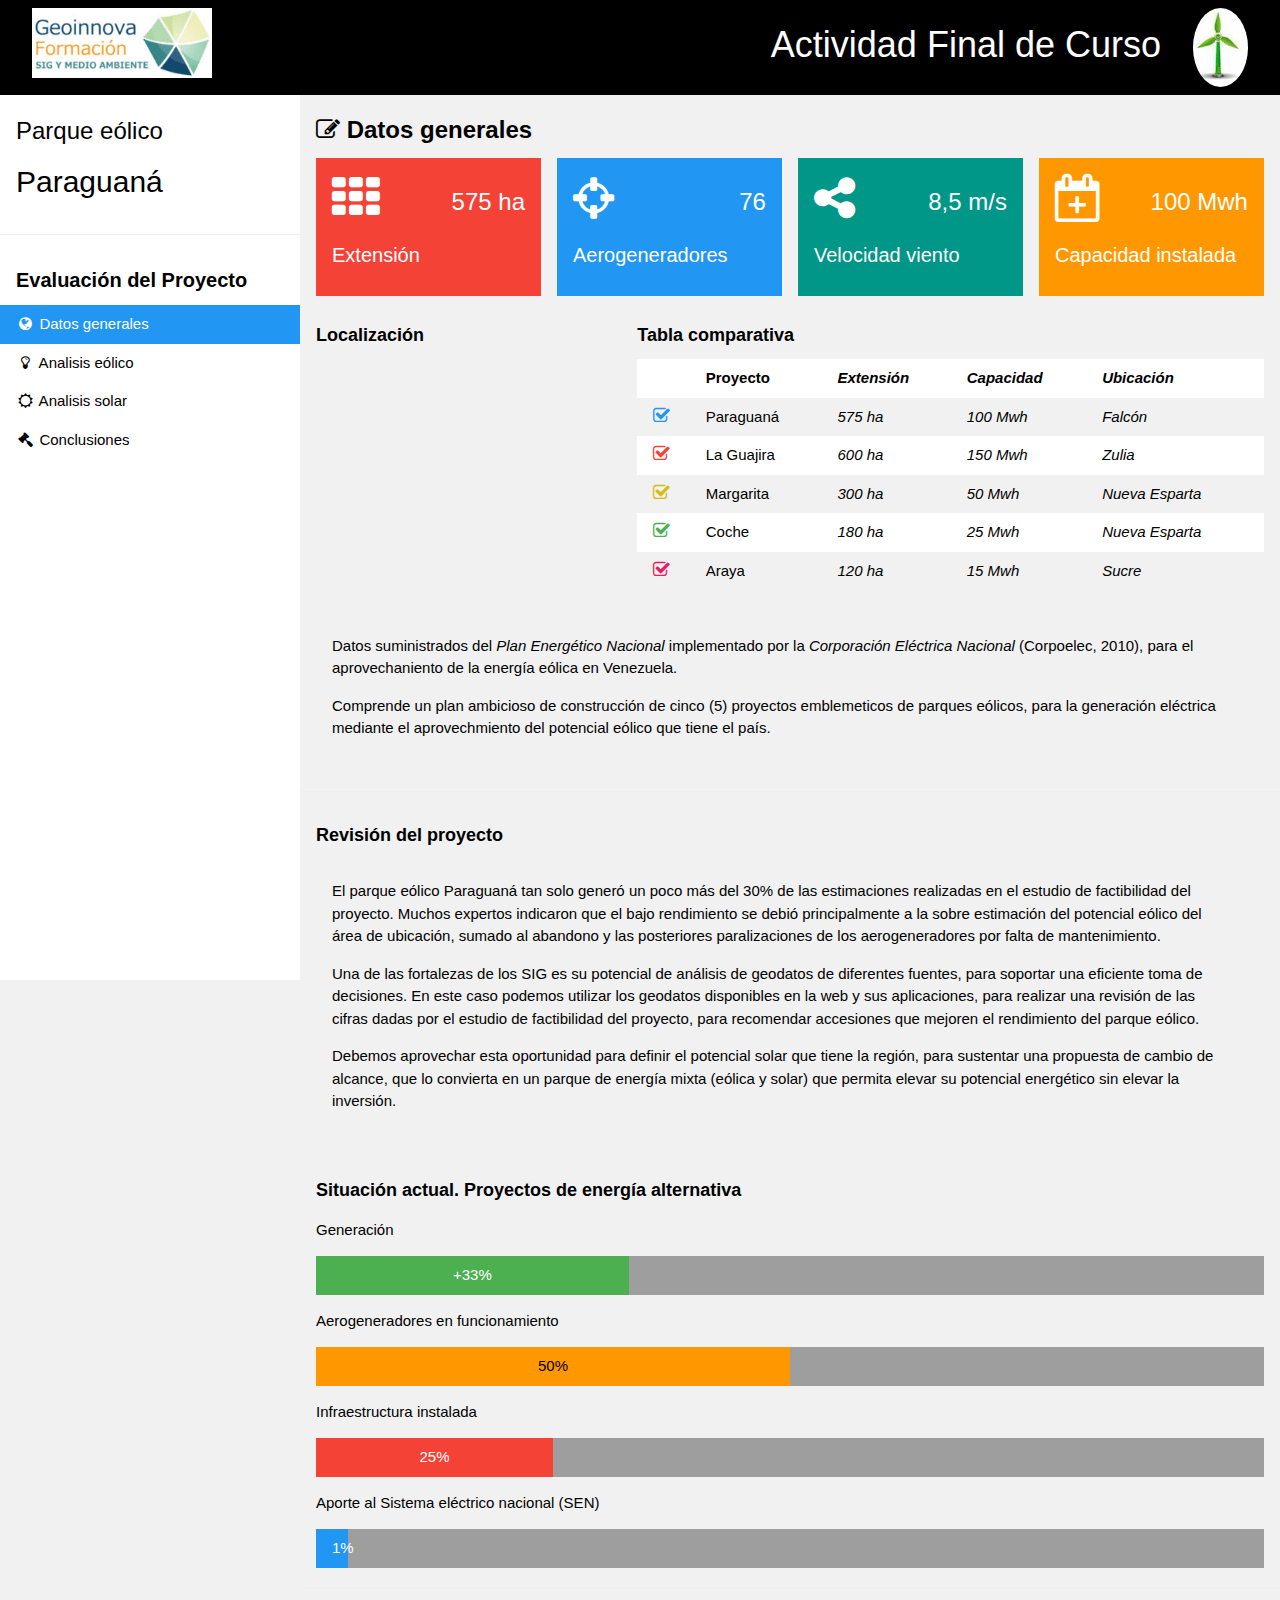
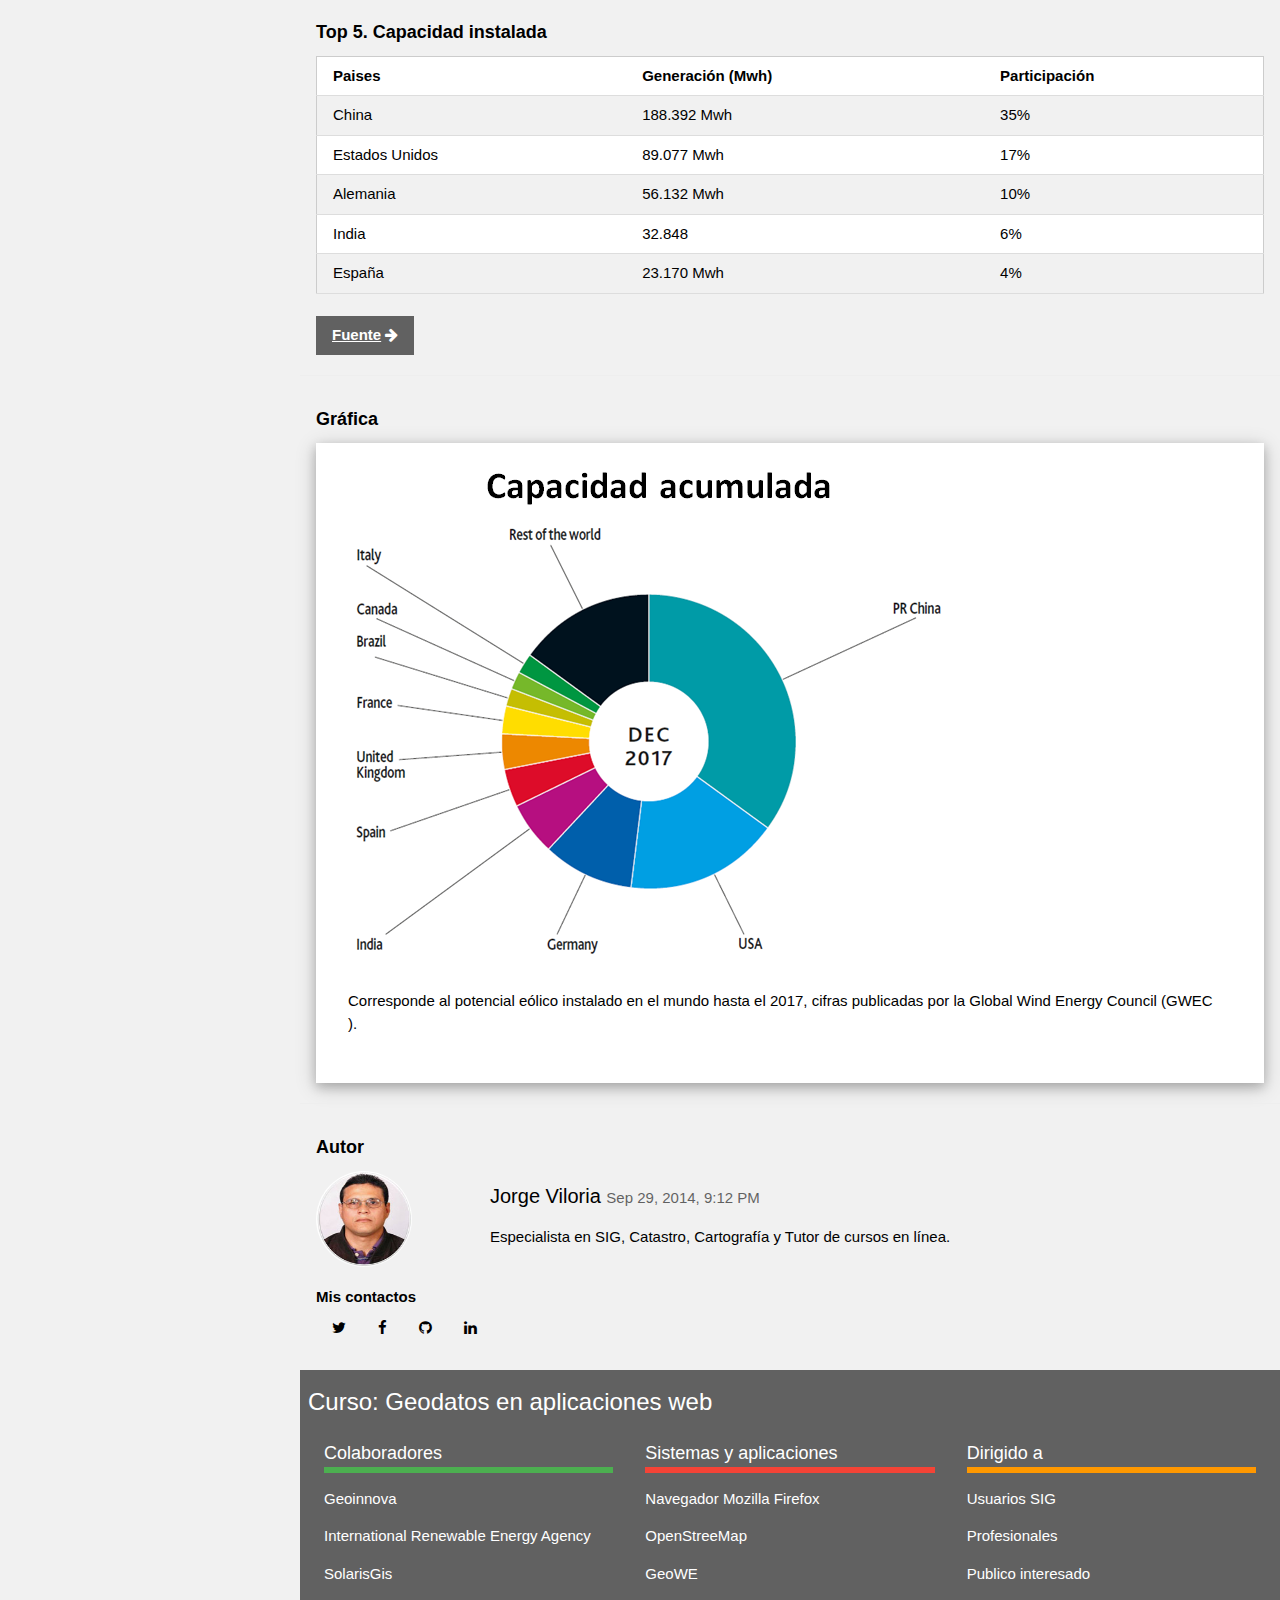
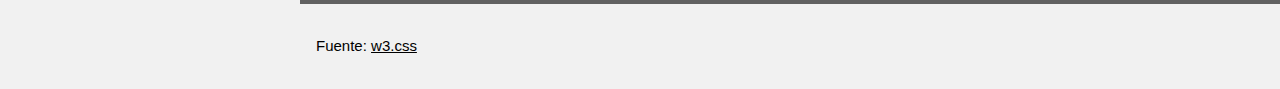
==== commit ea31888b: "Add files via upload" ====
--- a/index.html
+++ b/index.html
@@ -19,7 +19,6 @@
   <span class="w3-bar-item w3-right"><img src="imagenes/aerogenerador.jpg" class="w3-circle w3-margin-right" style="width:55px"></span>
    <span class="w3-bar-item w3-right"><h1>Actividad Final de Curso</h1></span>
 </div>
-<hr>
  
 <!-- Sidebar/menu -->
 <nav class="w3-sidebar w3-collapse w3-white w3-animate-left" style="z-index:3;width:300px;" id="mySidebar"><br>
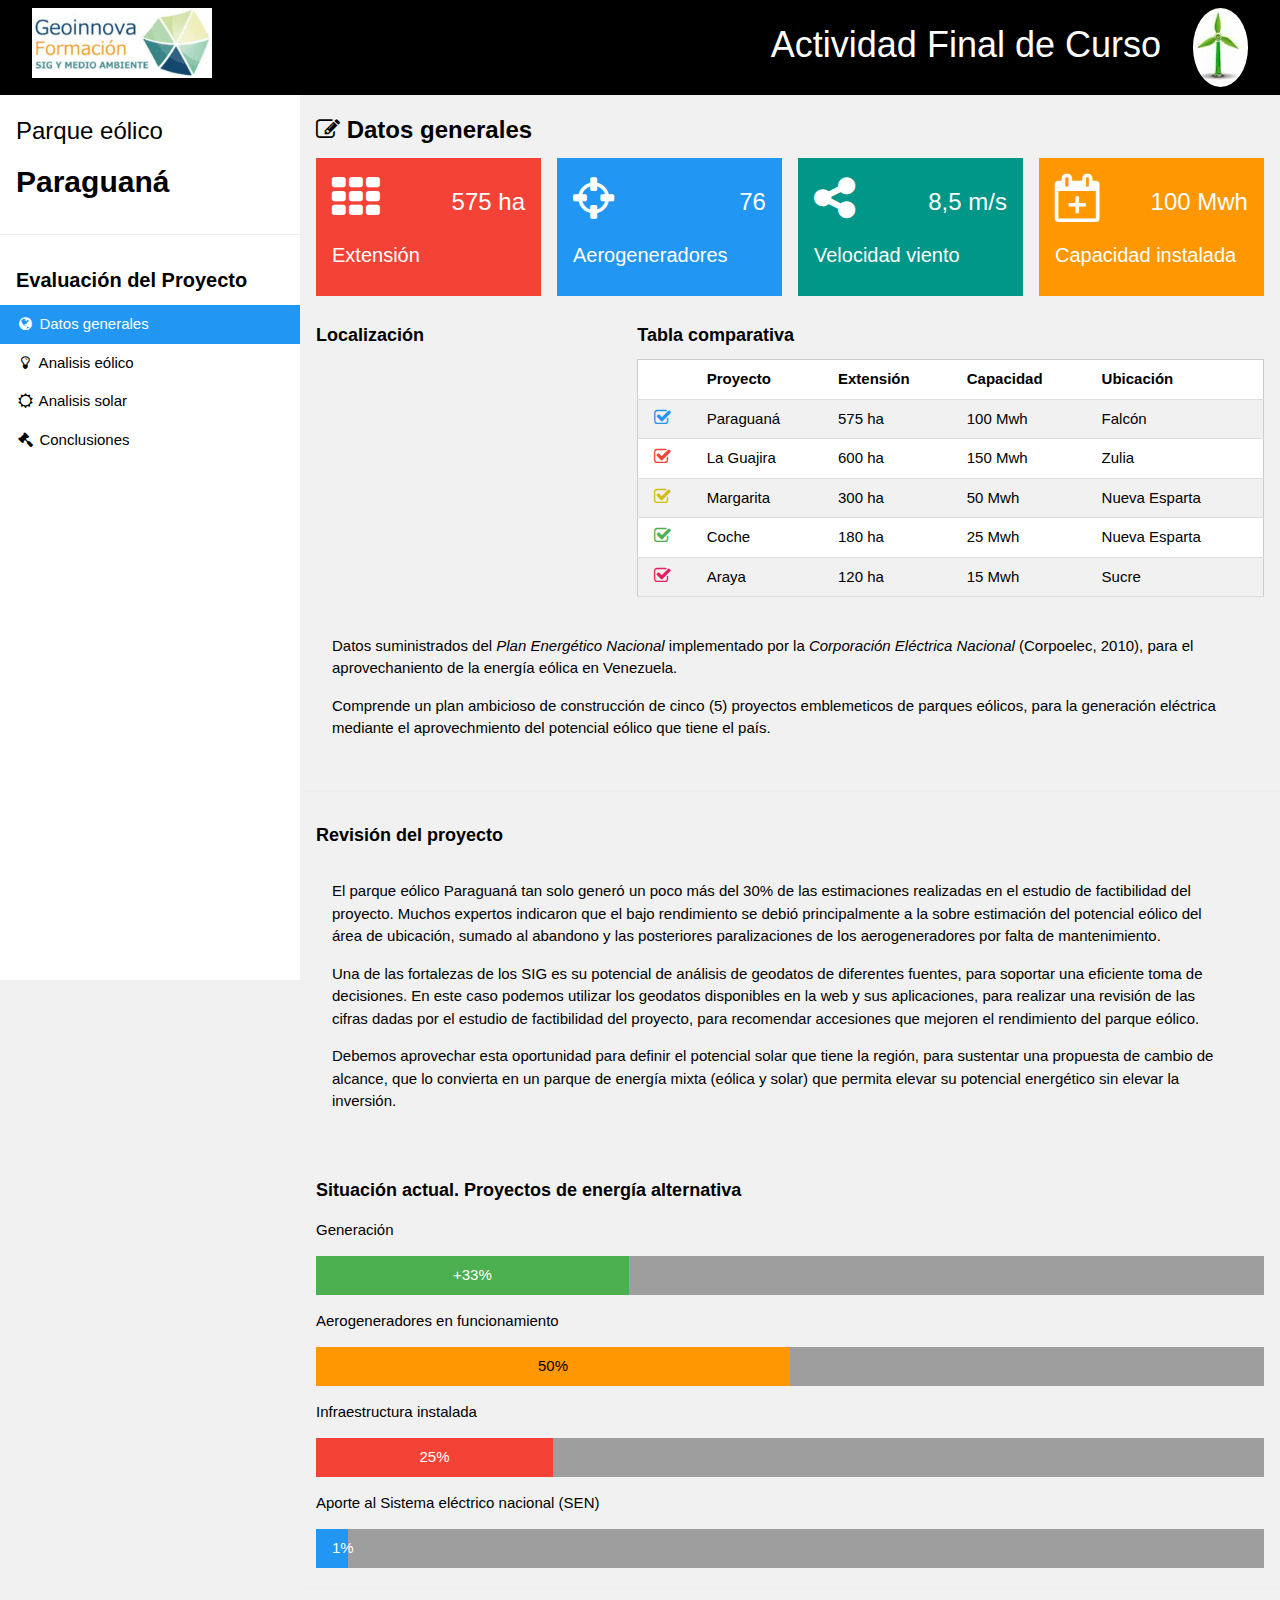
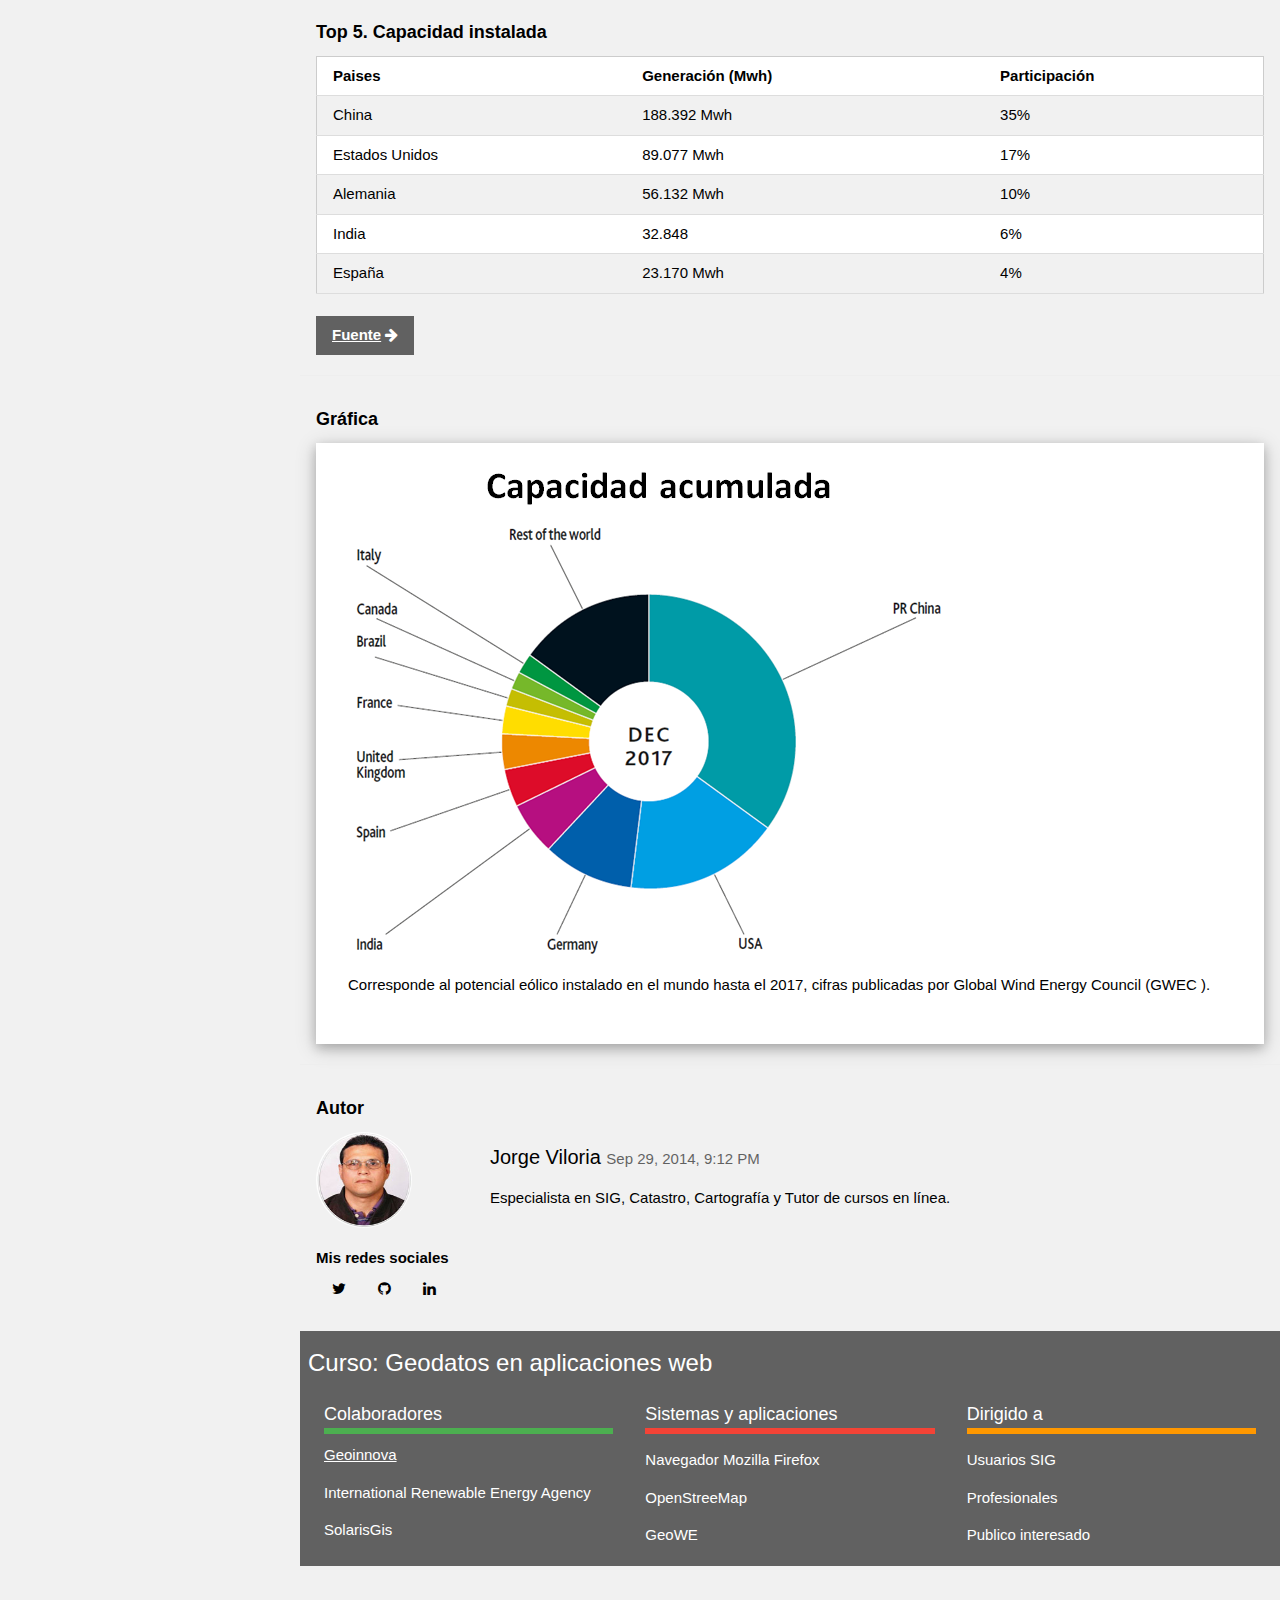
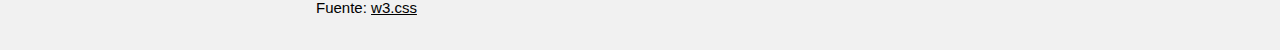
==== commit eaf433d8: "Add files via upload" ====
--- a/index.html
+++ b/index.html
@@ -24,13 +24,13 @@
 <nav class="w3-sidebar w3-collapse w3-white w3-animate-left" style="z-index:3;width:300px;" id="mySidebar"><br>
   <div class="w3-container w3-row">
     <div class="w3-col s8 w3-bar">
-      <span><h3>Parque eólico</h3<strong><h2>Paraguaná</h2></strong></span>
+      <span><h3>Parque eólico</h3> <h2><b>Paraguaná</b></h2></span>
     </div>
   </div>
   <hr>
   
   <div class="w3-container">
-    <h4><strong>Evaluación del Proyecto</strong></h4>
+    <h4><b>Evaluación del Proyecto</b></h4>
   </div>
   <div class="w3-bar-block w3-medium">
     <a href="#" class="w3-bar-item w3-button w3-padding w3-blue"><i class="fa fa-globe fa-fw"></i> Datos generales</a>
@@ -97,58 +97,59 @@
   <div class="w3-panel">
     <div class="w3-row-padding" style="margin:0 -16px">
       <div class="w3-third">
-        <h5><strong>Localización</strong></h5>
+        <h5><b>Localización</b></h5>
 		  <!-- Mapa ArcGis On line incrustado -->
-        <div class="embed-container">
-          <iframe width="600" height="600" frameborder="0" scrolling="no" marginheight="0" marginwidth="0" title="Parques eolicos en Venezuela" src="//www.arcgis.com/apps/Embed/index.html?webmap=137bbb098de9473c95512a1648f1f72b&extent=-73.4274,6.0269,-59.5956,13.1715&zoom=true&previewImage=false&scale=false&disable_scroll=true&theme=light">
-         </iframe>
-        </div>
-      </div>
+      <div class="embed-container">
+	     <iframe width="500" height="400" frameborder="0" scrolling="no" marginheight="0" marginwidth="0" title="Ubicacion Parque Eolico Paraguana" 
+		   src="//www.arcgis.com/apps/Embed/index.html?webmap=ef513e40de2549f68e6b6ad94a626736&extent=-70.2767,11.7744,-70.1926,11.8408&zoom=true&previewImage=false&scale=false&disable_scroll=true&theme=light">
+		 </iframe>
+	   </div>
+     </div>
 	  
       <div class="w3-twothird">
-        <h5><strong>Tabla comparativa</strong></h5>
-        <table class="w3-table w3-striped w3-white">
+        <h5><b>Tabla comparativa</b></h5>
+        <table class="w3-table w3-striped w3-bordered w3-border w3-white">
           <tr>
 		    <td></td>
-            <td><strong>Proyecto</strong></td>
-            <td><i><strong>Extensión</strong></i></td>
-			<td><i><strong>Capacidad</strong></i></td>
-			<td><i><strong>Ubicación</strong></i></td>
+            <td><b>Proyecto</b></td>
+            <td><b>Extensión</b></td>
+			<td><b>Capacidad</b></td>
+			<td><b>Ubicación</b></td>
 		  </tr>	
 		  <tr>
             <td><i class="fa fa-check-square-o w3-text-blue w3-large"></i></td>
             <td>Paraguaná</td>
-            <td><i>575 ha</i></td>
-			<td><i>100 Mwh</i></td>
-			<td><i>Falcón</i></td>
+            <td>575 ha</td>
+			<td>100 Mwh</td>
+			<td>Falcón</td>
           </tr>
           <tr>
             <td><i class="fa fa-check-square-o w3-text-red w3-large"></i></td>
             <td>La Guajira</td>
-			<td><i>600 ha</i></td>
-			<td><i>150 Mwh</i></td>
-            <td><i>Zulia</i></td>
+			<td>600 ha</td>
+			<td>150 Mwh</td>
+            <td>Zulia</td>
           </tr>
           <tr>
             <td><i class="fa fa-check-square-o w3-text-yellow w3-large"></i></td>
             <td>Margarita</td>
-            <td><i>300 ha</i></td>
-			<td><i>50 Mwh</i></td>
-			<td><i>Nueva Esparta</i></td>
+            <td>300 ha</td>
+			<td>50 Mwh</td>
+			<td>Nueva Esparta</td>
           </tr>
           <tr>
             <td><i class="fa fa-check-square-o w3-text-green w3-large"></i></td>
             <td>Coche</td>
-            <td><i>180 ha</i></td>
-			<td><i>25 Mwh</i></td>
-			<td><i>Nueva Esparta</i></td>
+            <td>180 ha</td>
+			<td>25 Mwh</td>
+			<td>Nueva Esparta</td>
           </tr>
           <tr>
             <td><i class="fa fa-check-square-o w3-text-pink w3-large"></i></td>
             <td>Araya</td>
-            <td><i>120 ha</i></td>
-			<td><i>15 Mwh</i></td>
-			<td><i>Sucre</i></td>
+            <td>120 ha</td>
+			<td>15 Mwh</td>
+			<td>Sucre</td>
           </tr>
          </table>
       </div><br>
@@ -161,7 +162,7 @@
   <hr>
   
      <div class="w3-container">
-     <h5><strong>Revisión del proyecto</strong></h5>
+     <h5><b>Revisión del proyecto</b></h5>
 	<div class="w3-medium w3-panel w3-margin-right">
 	 <p>El parque eólico Paraguaná tan solo generó un poco más del 30% de las estimaciones realizadas en el estudio de factibilidad del proyecto. Muchos expertos indicaron que el bajo rendimiento se debió principalmente a la sobre estimación del potencial eólico del área de ubicación, sumado al abandono y las posteriores paralizaciones de los aerogeneradores por falta de mantenimiento.</p>
      <p>Una de las fortalezas de los SIG es su potencial de análisis de geodatos de diferentes fuentes, para soportar una eficiente toma de decisiones. En este caso podemos utilizar los geodatos disponibles en la web y sus aplicaciones, para realizar una revisión de las cifras dadas por el estudio de factibilidad del proyecto, para recomendar accesiones que mejoren el rendimiento del parque eólico.</p>
@@ -170,7 +171,7 @@
   </div><br>
   
   <div class="w3-container">
-    <h5><strong>Situación actual. Proyectos de energía alternativa</strong></h5>
+    <h5><b>Situación actual. Proyectos de energía alternativa</b></h5>
     <p>Generación</p>
     <div class="w3-grey">
       <div class="w3-container w3-center w3-padding w3-green" style="width:33%">+33%</div>
@@ -193,13 +194,13 @@
   </div>
   <hr>
 
-  <div class="w3-container">
-    <h5><strong>Top 5. Capacidad instalada</strong></h5>
-    <table class="w3-table w3-striped w3-bordered w3-border w3-hoverable w3-white">
+  <div class="w3-panel">
+    <h5><b>Top 5. Capacidad instalada</b></h5>
+    <table class="w3-table w3-striped w3-bordered w3-border w3-white">
 	  <tr>
-        <td><strong>Paises</strong></td>
-		<td><strong>Generación (Mwh)</strong></td>
-        <td><strong>Participación</strong></td>
+        <td><b>Paises</b></td>
+		<td><b>Generación (Mwh)</b></td>
+        <td><b>Participación</b></td>
       </tr>
       <tr>
         <td>China</td>
@@ -231,13 +232,13 @@
   </div>
   <hr>
   
-  <div class="w3-container">
+  <div class="w3-panel">
     <h5><strong>Gráfica</strong></h5>
     <ul class="w3-ul w3-card-4 w3-white">
       <li class="w3-padding-16">
-        <img src="imagenes/capacidadmundial.png" class=".w3-margin-right" style="width:630px;height:500px">
+        <img src="imagenes/capacidadmundial.png" class="w3-left" style="width:630px;height:500px">
 		<div class="w3-medium w3-panel w3-margin-right">
-		<p>Corresponde al potencial eólico instalado en el mundo hasta el 2017, cifras publicadas por la Global Wind Energy Council (GWEC ).</p>
+		<p>Corresponde al potencial eólico instalado en el mundo hasta el 2017, cifras publicadas por Global Wind Energy Council (GWEC ).</p>
 		</div>
       </li>
     </ul>
@@ -255,11 +256,10 @@
         <p>Especialista en SIG, Catastro, Cartografía y Tutor de cursos en línea.</p><br>
       </div>
 	  <div class="w3-col s8 w3-bar">
-      <span><strong>Mis contactos</strong></span><br>
-      <a href="#" class="w3-bar-item w3-button"><i class="fa fa-twitter"></i></a>
-      <a href="#" class="w3-bar-item w3-button"><i class="fa fa-facebook"></i></a>
-      <a href="#" class="w3-bar-item w3-button"><i class="fa fa-github"></i></a>
-	  <a href="#" class="w3-bar-item w3-button"><i class="fa fa-linkedin"></i></a>
+      <span><b>Mis redes sociales</b></span><br>
+        <a href="#" class="w3-bar-item w3-button" target="_blank"><i class="fa fa-twitter"></i></a>
+        <a href="https://github.com/jeviloriar/" target="_blank"class="w3-bar-item w3-button"><i class="fa fa-github"></i></a>
+	    <a href="#" class="w3-bar-item w3-button" target="_blank"><i class="fa fa-linkedin"></i></a>
     </div>
     </div>
   </div><br>
@@ -269,8 +269,8 @@
 	<h3>Curso: Geodatos en aplicaciones web</h3>
       <div class="w3-container w3-third">
         <h5 class="w3-bottombar w3-border-green">Colaboradores</h5>
-        <p>Geoinnova</p>
-        <p>International Renewable Energy Agency </p>
+        <a href="https://geoinnova.org" target="_blank" <p>Geoinnova</p></a>
+        <p>International Renewable Energy Agency</p>
 		<p>SolarisGis</p>
       </div>
       <div class="w3-container w3-third">
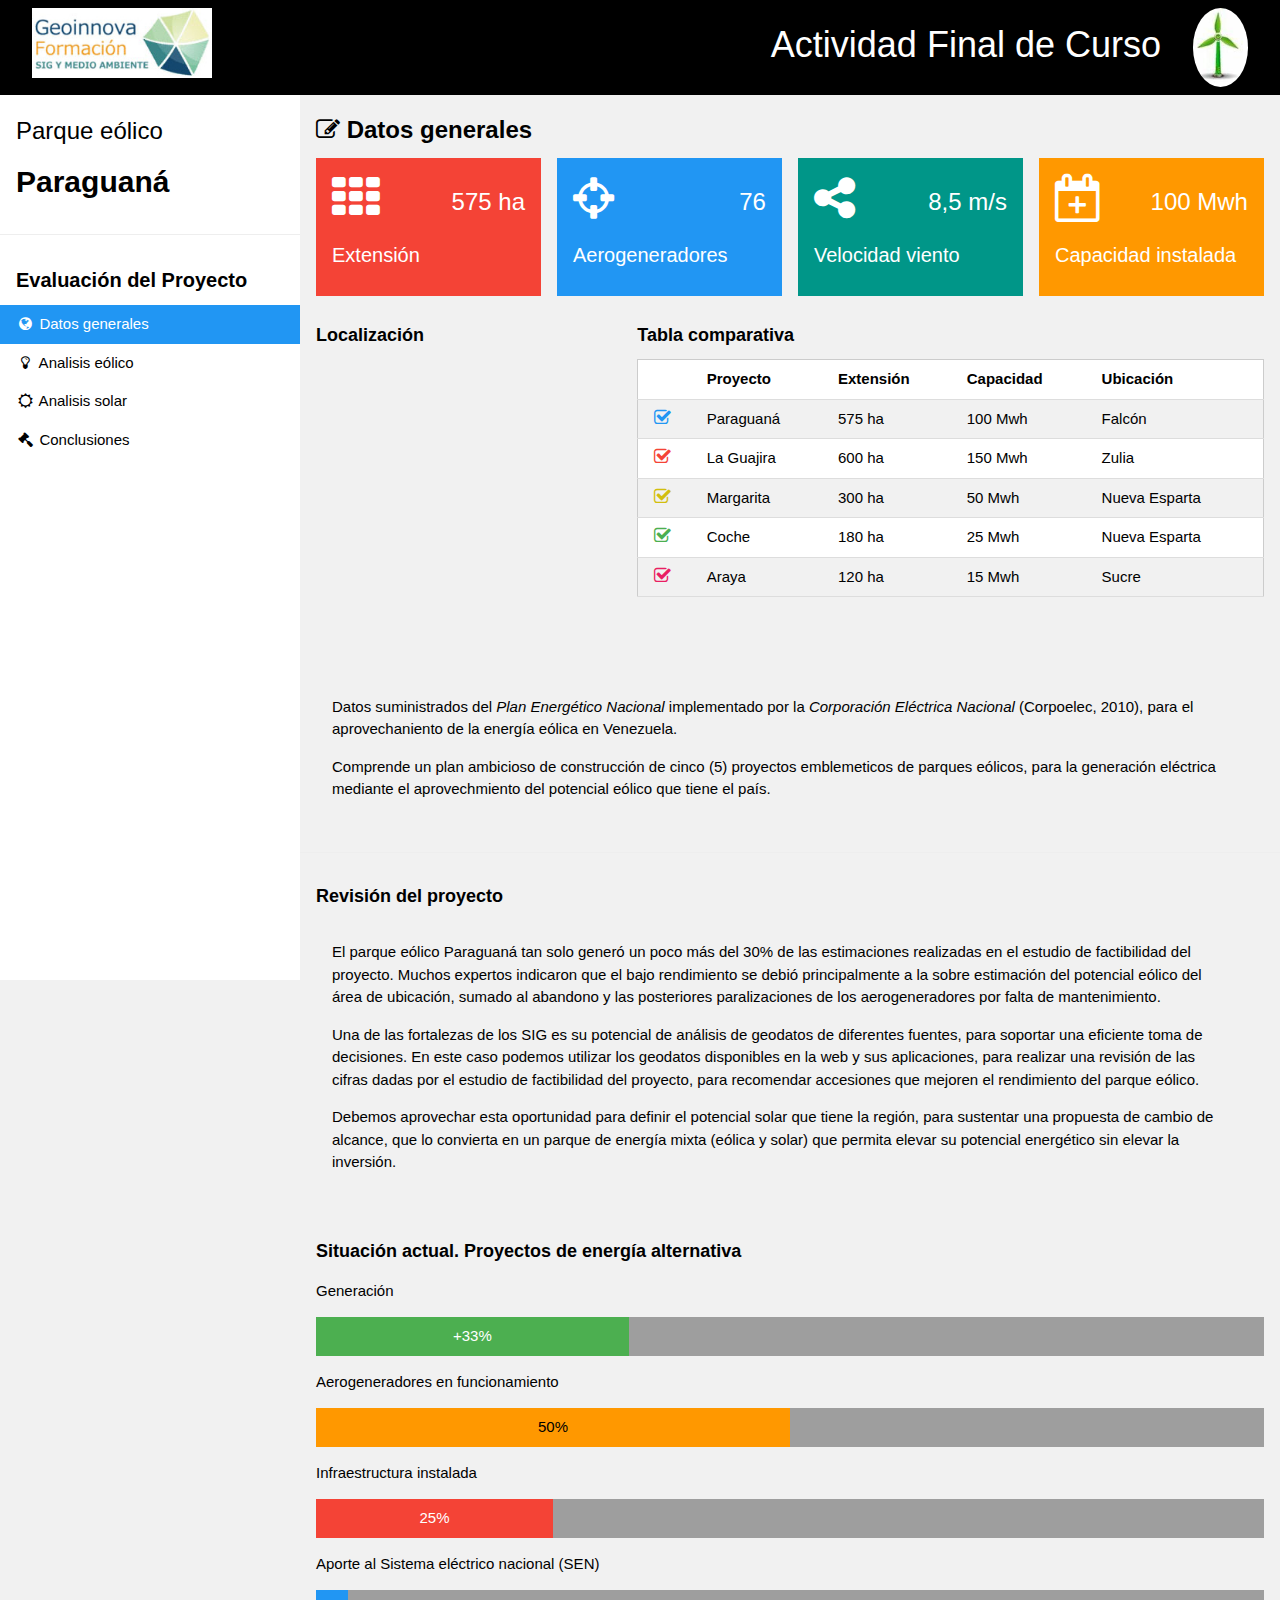
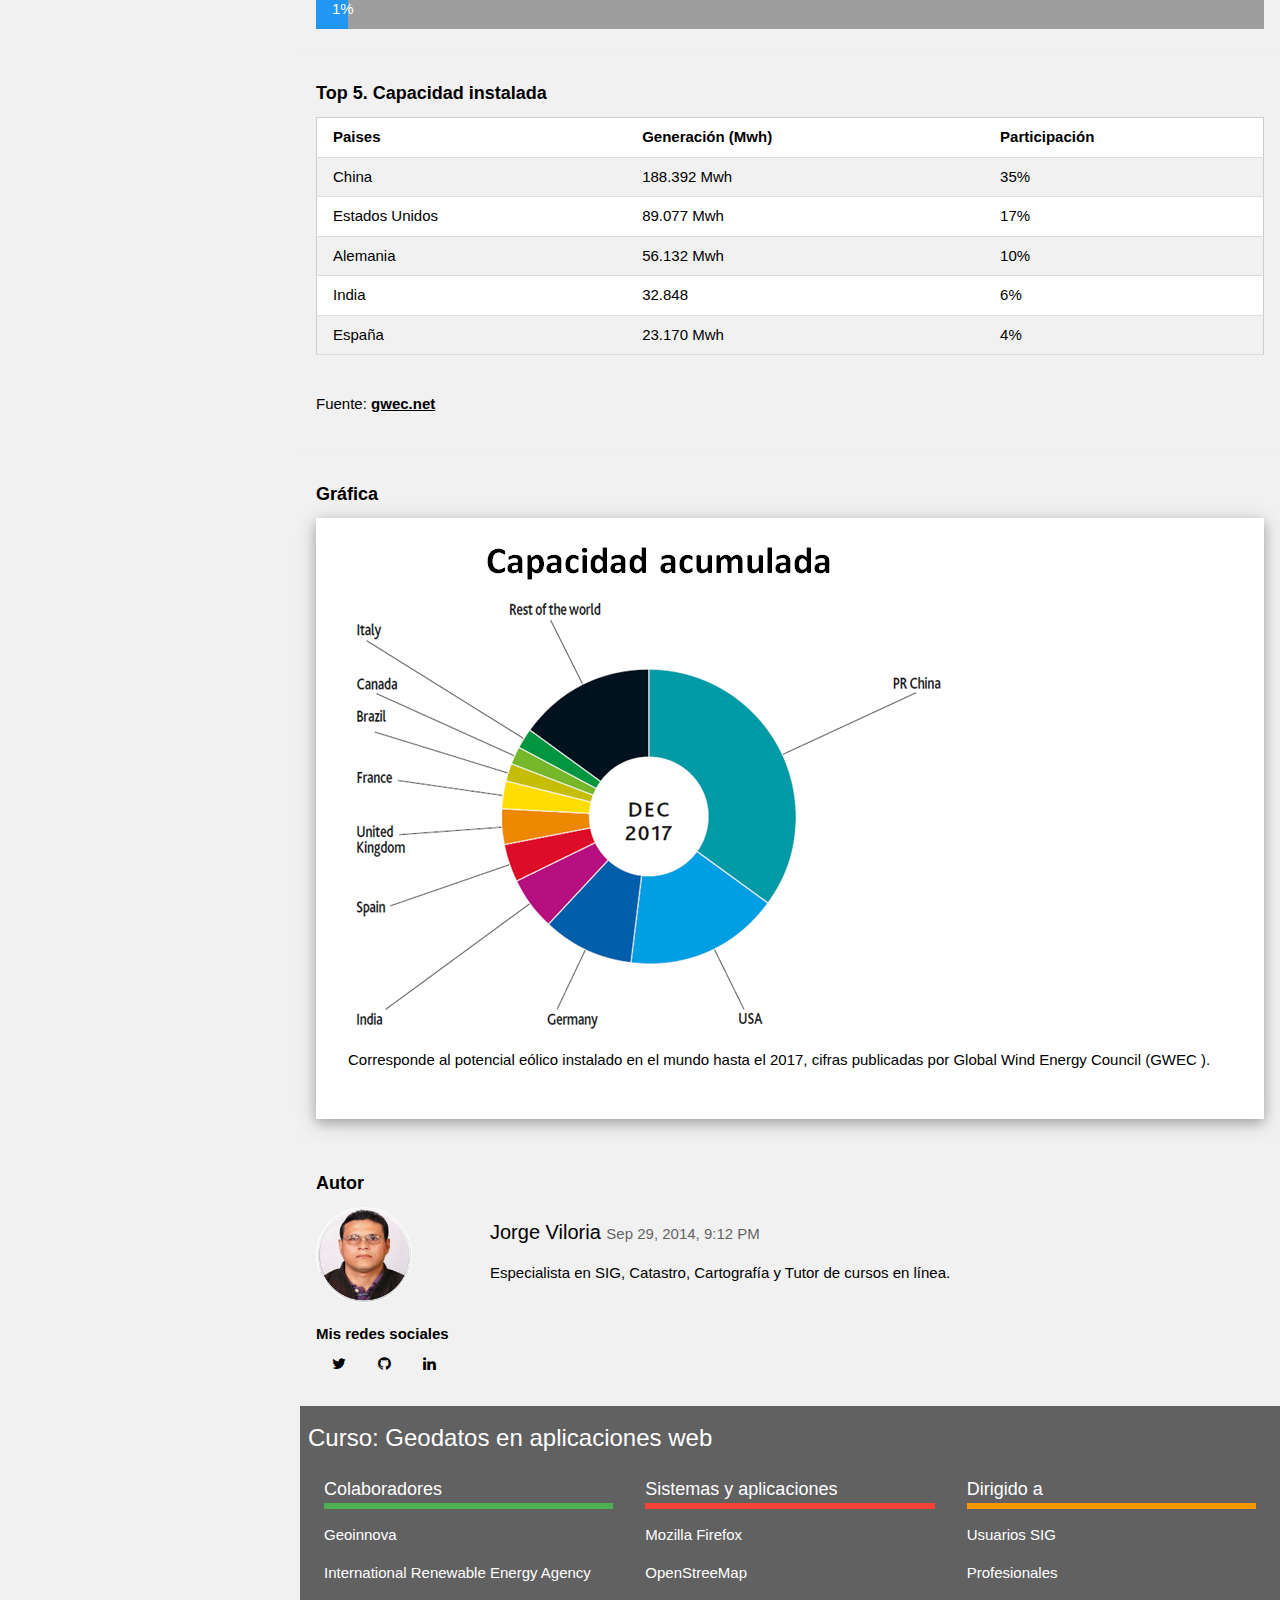
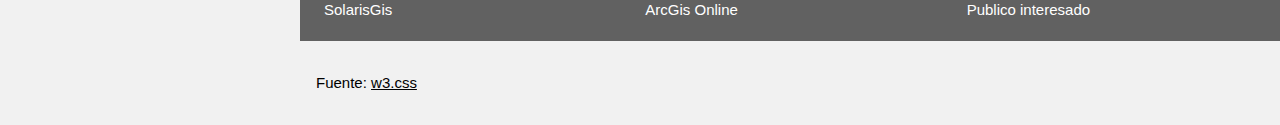
==== commit 6d04d45c: "Add files via upload" ====
--- a/index.html
+++ b/index.html
@@ -228,7 +228,7 @@
 		<td>4%</td>
       </tr>
     </table><br>
-    <button class="w3-button w3-dark-grey"><a href="https://gwec.net/" target="_blank"><strong>Fuente</strong></a>  <i class="fa fa-arrow-right"></i></button>
+    <p>Fuente: <a href="https://gwec.net/" target="_blank"><b>gwec.net</b></a></p>
   </div>
   <hr>
   
@@ -257,9 +257,9 @@
       </div>
 	  <div class="w3-col s8 w3-bar">
       <span><b>Mis redes sociales</b></span><br>
-        <a href="#" class="w3-bar-item w3-button" target="_blank"><i class="fa fa-twitter"></i></a>
+        <a href="https://twitter.com/jeviloriar" class="w3-bar-item w3-button" target="_blank"><i class="fa fa-twitter"></i></a>
         <a href="https://github.com/jeviloriar/" target="_blank"class="w3-bar-item w3-button"><i class="fa fa-github"></i></a>
-	    <a href="#" class="w3-bar-item w3-button" target="_blank"><i class="fa fa-linkedin"></i></a>
+	    <a href="https://www.linkedin.com/in/jorge-viloria-658013118/" class="w3-bar-item w3-button" target="_blank"><i class="fa fa-linkedin"></i></a>
     </div>
     </div>
   </div><br>
@@ -269,15 +269,15 @@
 	<h3>Curso: Geodatos en aplicaciones web</h3>
       <div class="w3-container w3-third">
         <h5 class="w3-bottombar w3-border-green">Colaboradores</h5>
-        <a href="https://geoinnova.org" target="_blank" <p>Geoinnova</p></a>
-        <p>International Renewable Energy Agency</p>
-		<p>SolarisGis</p>
+        <a href="https://geoinnova.org" target="_blank" style="text-decoration:none"> <p>Geoinnova</p></a>
+		<a href="https://www.irena.org/?" target="_blank" style="text-decoration:none"> <p>International Renewable Energy Agency</p></a>
+		<a href="https://solargis.info/" target="_blank" style="text-decoration:none"> <p>SolarisGis</p></a>
       </div>
       <div class="w3-container w3-third">
         <h5 class="w3-bottombar w3-border-red">Sistemas y aplicaciones</h5>
-        <p>Navegador Mozilla Firefox</p>
+        <p>Mozilla Firefox</p>
         <p>OpenStreeMap</p>
-        <p>GeoWE</p>
+        <p>ArcGis Online</p>
       </div>
       <div class="w3-container w3-third">
         <h5 class="w3-bottombar w3-border-orange">Dirigido a</h5>
